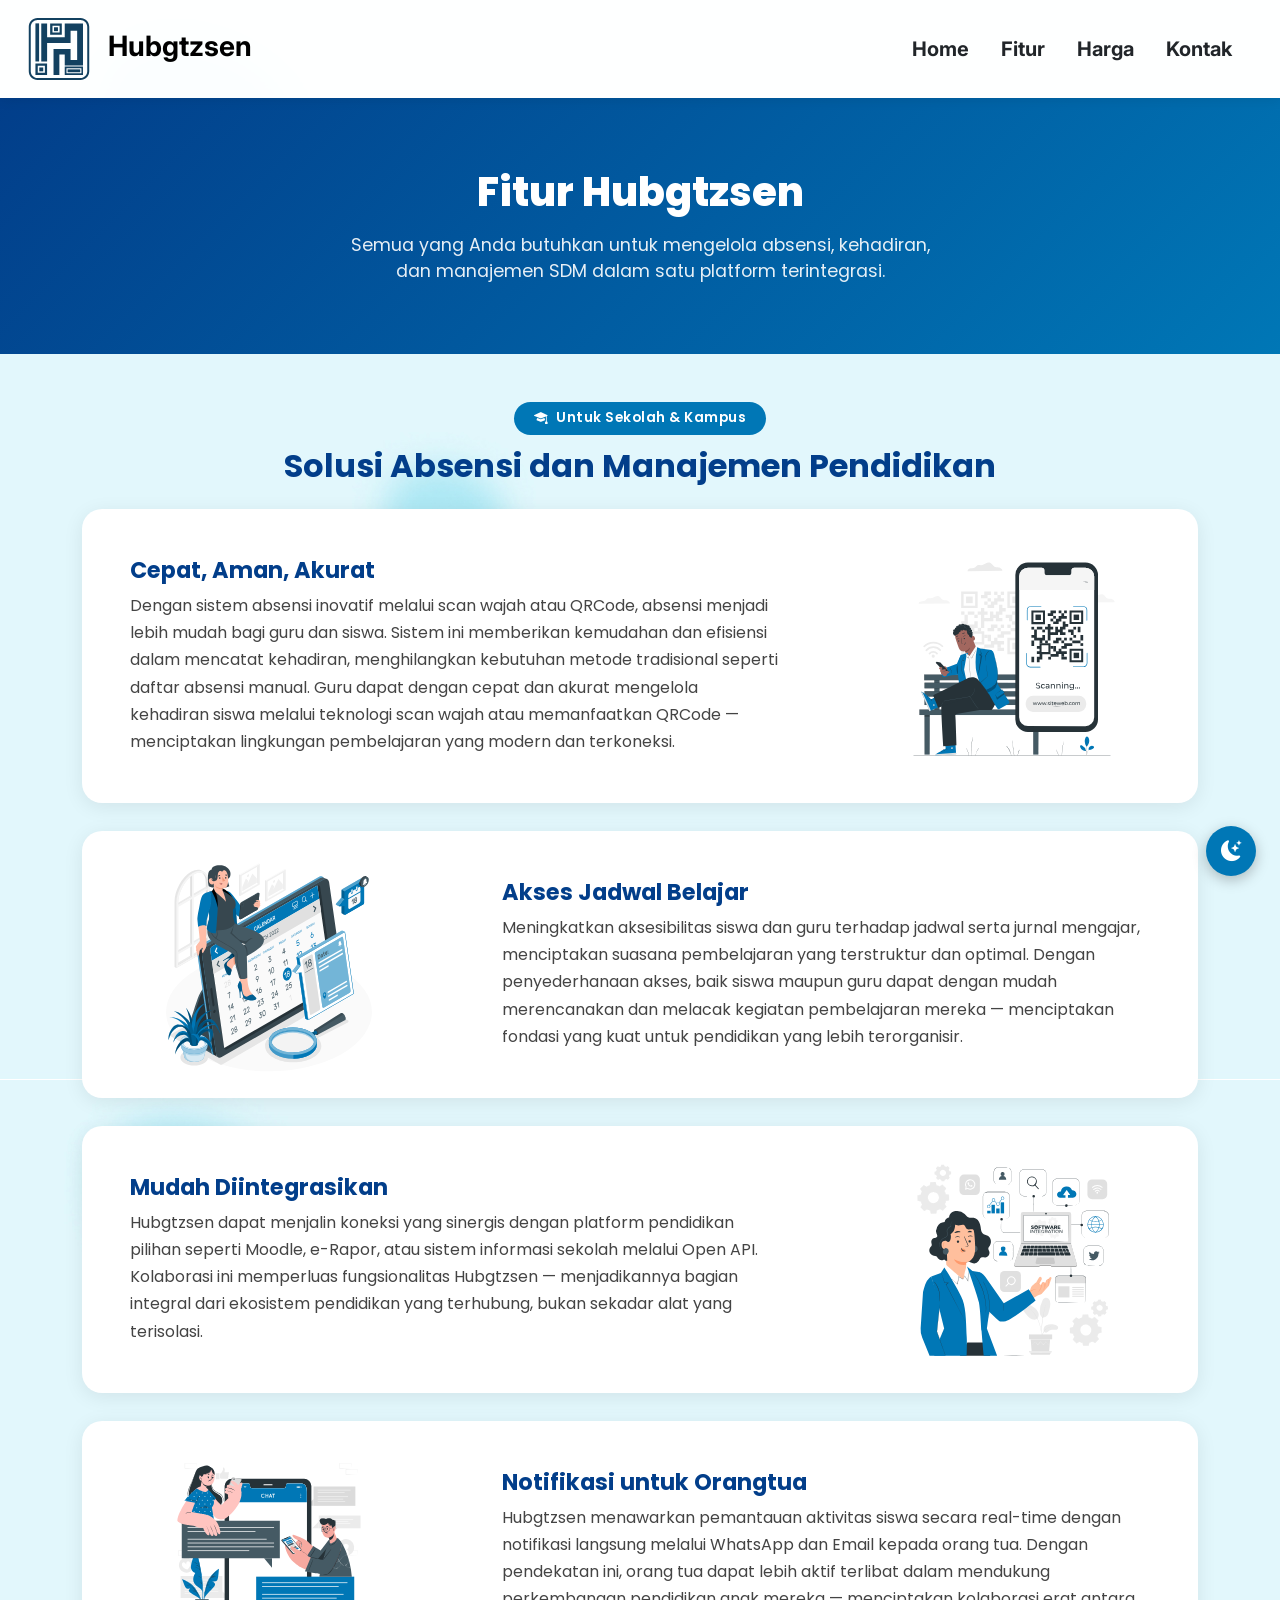
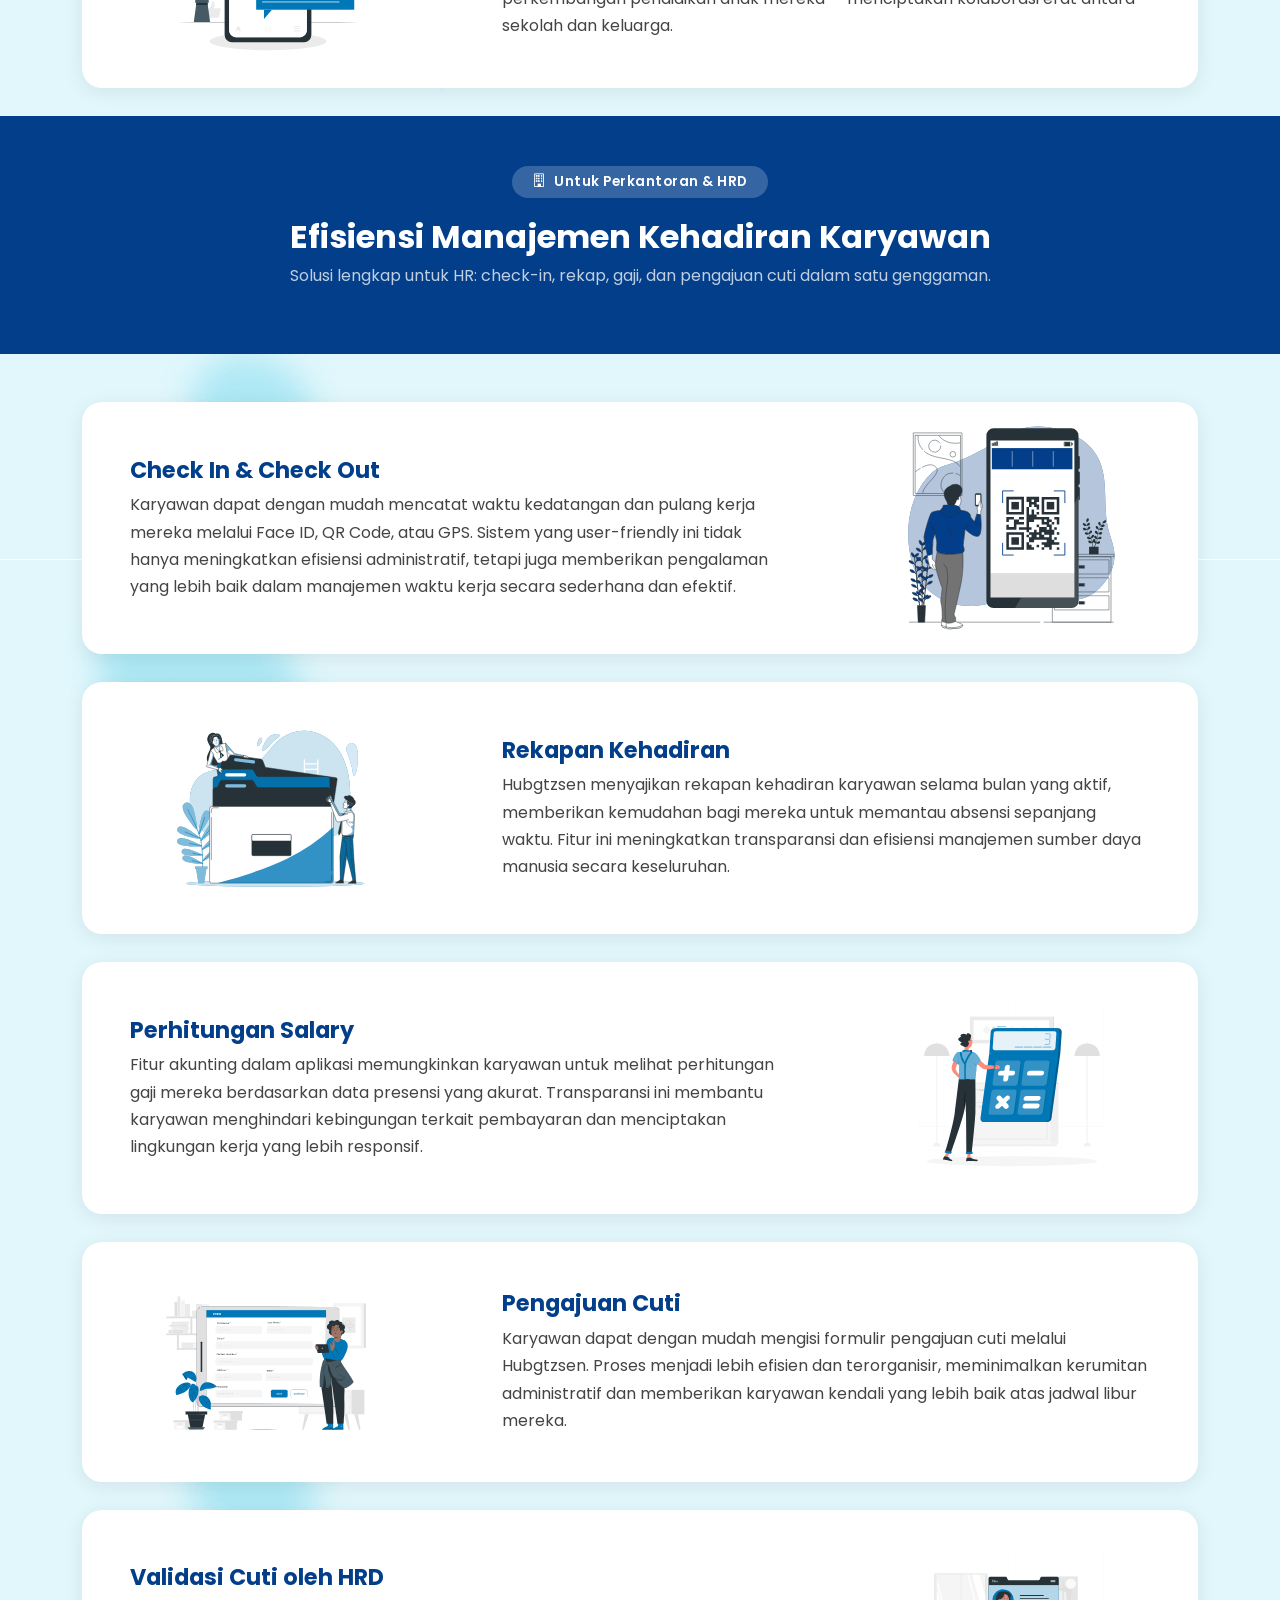
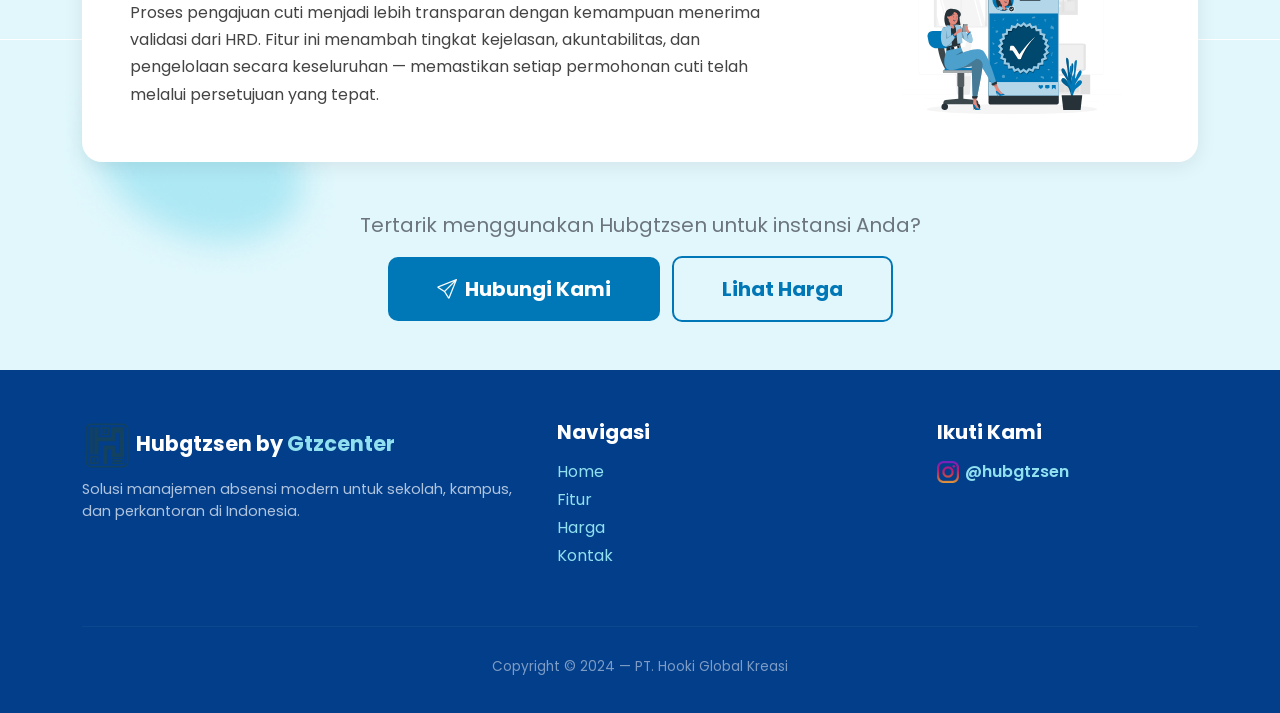
==== fitur.html @ 1862c41c "absenlanding" ====
<!DOCTYPE html>
<html lang="id">
<head>
  <meta charset="UTF-8" />
  <meta name="viewport" content="width=device-width, initial-scale=1.0" />
  <title>Fitur Hubgtzsen</title>
  <link href="https://cdn.jsdelivr.net/npm/bootstrap@5.3.2/dist/css/bootstrap.min.css" rel="stylesheet"
    integrity="sha384-T3c6CoIi6uLrA9TneNEoa7RxnatzjcDSCmG1MXxSR1GAsXEV/Dwwykc2MPK8M2HN" crossorigin="anonymous" />
  <link rel="stylesheet" href="https://cdn.jsdelivr.net/npm/bootstrap-icons@1.11.2/font/bootstrap-icons.min.css" />
  <link rel="preconnect" href="https://fonts.googleapis.com" />
  <link rel="preconnect" href="https://fonts.gstatic.com" crossorigin />
  <link href="https://fonts.googleapis.com/css2?family=Inter:wght@400;600;700&family=Poppins:wght@300;400;500;600;700;800&display=swap" rel="stylesheet" />
  <link rel="stylesheet" href="style.css" />
  <style>
    html { scroll-behavior: smooth; }

    body { background-color: #caf0f8; }
    body.dark-mode { background-color: #0f172a !important; color: #e2e8f0; }
    body.dark-mode .navbar { background-color: rgba(15,23,42,0.97) !important; }
    body.dark-mode .navbar a { color: #e2e8f0 !important; }
    body.dark-mode .card { background-color: #1e293b; color: #e2e8f0; border-color: #334155; }
    body.dark-mode .fitur-section { background-color: #1e293b; }

    .navbar {
      background-color: rgba(255,255,255,0.95);
      backdrop-filter: blur(8px);
      box-shadow: 0 2px 12px rgba(0,0,0,0.08);
      position: sticky;
      top: 0;
      z-index: 1000;
      font-family: 'Inter', sans-serif;
    }
    .nav-link:hover { color: #0077B6 !important; }
    .active-nav { color: #0077B6 !important; font-weight: 700; }

    /* Hero */
    .fitur-hero {
      background: linear-gradient(135deg, #023e8a 0%, #0077B6 100%);
      color: white;
      padding: 70px 20px;
      text-align: center;
      font-family: 'Poppins', sans-serif;
    }
    .fitur-hero h1 { font-weight: 800; font-size: 2.5rem; }
    .fitur-hero p  { font-size: 1.1rem; opacity: 0.9; max-width: 600px; margin: 0 auto; }

    /* Section label */
    .section-label {
      display: inline-block;
      background-color: #0077B6;
      color: white;
      border-radius: 30px;
      padding: 6px 20px;
      font-size: 0.85rem;
      font-weight: 600;
      letter-spacing: 0.5px;
      margin-bottom: 12px;
    }

    /* Cards */
    .fitur-card {
      border: none;
      border-radius: 20px;
      box-shadow: 0 4px 20px rgba(0,0,0,0.08);
      overflow: hidden;
      transition: transform 0.25s, box-shadow 0.25s;
      margin-bottom: 28px;
    }
    .fitur-card:hover {
      transform: translateY(-6px);
      box-shadow: 0 10px 32px rgba(0,0,0,0.14);
    }
    .fitur-card .card-title {
      font-family: 'Poppins', sans-serif;
      font-weight: 700;
      color: #023e8a;
      font-size: 1.4rem;
    }
    body.dark-mode .fitur-card .card-title { color: #90e0ef; }
    .fitur-card .card-text { font-size: 1rem; color: #444; line-height: 1.7; }
    body.dark-mode .fitur-card .card-text { color: #cbd5e1; }
    .fitur-card img { width: 80%; max-width: 220px; }

    /* Section divider */
    .section-divider {
      background-color: #023e8a;
      color: white;
      text-align: center;
      padding: 50px 20px;
      font-family: 'Poppins', sans-serif;
    }
    .section-divider h2 { font-weight: 700; }

    /* Dark mode toggle */
    #dark-toggle {
      position: fixed;
      bottom: 24px;
      right: 24px;
      z-index: 9999;
      background: #0077B6;
      color: white;
      border: none;
      border-radius: 50%;
      width: 50px; height: 50px;
      font-size: 1.3rem;
      box-shadow: 0 4px 14px rgba(0,0,0,0.25);
      transition: background 0.3s, transform 0.2s;
      cursor: pointer;
    }
    #dark-toggle:hover { background: #023e8a; transform: scale(1.1); }

    /* Back to top */
    #back-top {
      position: fixed;
      bottom: 84px;
      right: 24px;
      z-index: 9999;
      background: white;
      color: #0077B6;
      border: 2px solid #0077B6;
      border-radius: 50%;
      width: 44px; height: 44px;
      font-size: 1.1rem;
      box-shadow: 0 2px 10px rgba(0,0,0,0.15);
      cursor: pointer;
      display: none;
      transition: opacity 0.3s;
    }
    #back-top:hover { background: #0077B6; color: white; }

    /* Responsive */
    @media (max-width: 768px) {
      .fitur-hero h1 { font-size: 1.8rem; }
      .fitur-card img { width: 60%; }
      .fitur-card .card-title { font-size: 1.1rem; }
    }
  </style>
</head>
<body>

  <!-- ===== HEADER / NAVBAR ===== -->
  <header>
    <nav class="navbar navbar-expand-lg" aria-label="Navigasi utama">
      <div class="container-fluid ps-4 pe-4">
        <a class="navbar-brand fw-bold fs-3" href="index.html">
          <img src="img/logo_hubgtzsen-ec9879fc.svg" id="logo-navbar" class="me-2" alt="Logo Hubgtzsen">
          Hubgtzsen
        </a>
        <button class="navbar-toggler" type="button" data-bs-toggle="collapse" data-bs-target="#navbarNav"
          aria-controls="navbarNav" aria-expanded="false" aria-label="Toggle navigasi">
          <span class="navbar-toggler-icon"></span>
        </button>
        <div class="collapse navbar-collapse" id="navbarNav">
          <div class="navbar-nav ms-auto fw-bold fs-5">
            <a class="nav-link text-dark" href="index.html#home">Home</a>
            <a class="nav-link text-dark mx-3 active-nav" href="fitur.html">Fitur</a>
            <a class="nav-link text-dark" href="index.html#harga">Harga</a>
            <a class="nav-link text-dark mx-3" href="index.html#kontak">Kontak</a>
          </div>
        </div>
      </div>
    </nav>
  </header>

  <!-- ===== MAIN ===== -->
  <main>

    <!-- ── Hero ── -->
    <section class="fitur-hero" aria-labelledby="fitur-heading">
      <div class="container">
        <h1 id="fitur-heading">Fitur Hubgtzsen</h1>
        <p class="mt-3">Semua yang Anda butuhkan untuk mengelola absensi, kehadiran, dan manajemen SDM dalam satu platform terintegrasi.</p>
      </div>
    </section>

    <!-- ── FITUR SEKOLAH ── -->
    <section id="fitur-sekolah" aria-labelledby="sekolah-heading">
      <div class="container mt-5">
        <div class="text-center mb-4">
          <span class="section-label"><i class="bi bi-mortarboard-fill me-1"></i> Untuk Sekolah & Kampus</span>
          <h2 class="fw-bold" style="color:#023e8a;" id="sekolah-heading">Solusi Absensi dan Manajemen Pendidikan</h2>
        </div>

        <!-- Fitur 1 -->
        <article class="card fitur-card">
          <div class="row g-0 align-items-center">
            <div class="col-md-8">
              <div class="card-body p-4 p-md-5">
                <h5 class="card-title">Cepat, Aman, Akurat</h5>
                <p class="card-text">
                  Dengan sistem absensi inovatif melalui scan wajah atau QRCode, absensi menjadi lebih mudah bagi guru dan siswa.
                  Sistem ini memberikan kemudahan dan efisiensi dalam mencatat kehadiran, menghilangkan kebutuhan metode tradisional
                  seperti daftar absensi manual. Guru dapat dengan cepat dan akurat mengelola kehadiran siswa melalui teknologi
                  scan wajah atau memanfaatkan QRCode — menciptakan lingkungan pembelajaran yang modern dan terkoneksi.
                </p>
              </div>
            </div>
            <div class="col-md-4 d-flex justify-content-center p-3">
              <img src="img/qr-school.svg" alt="Absensi QR Sekolah" />
            </div>
          </div>
        </article>

        <!-- Fitur 2 -->
        <article class="card fitur-card">
          <div class="row g-0 align-items-center">
            <div class="col-md-4 d-flex justify-content-center p-3 order-md-1 order-2">
              <img src="img/schedule.svg" alt="Jadwal Belajar" />
            </div>
            <div class="col-md-8 order-md-2 order-1">
              <div class="card-body p-4 p-md-5">
                <h5 class="card-title">Akses Jadwal Belajar</h5>
                <p class="card-text">
                  Meningkatkan aksesibilitas siswa dan guru terhadap jadwal serta jurnal mengajar, menciptakan suasana pembelajaran
                  yang terstruktur dan optimal. Dengan penyederhanaan akses, baik siswa maupun guru dapat dengan mudah merencanakan
                  dan melacak kegiatan pembelajaran mereka — menciptakan fondasi yang kuat untuk pendidikan yang lebih terorganisir.
                </p>
              </div>
            </div>
          </div>
        </article>

        <!-- Fitur 3 -->
        <article class="card fitur-card">
          <div class="row g-0 align-items-center">
            <div class="col-md-8">
              <div class="card-body p-4 p-md-5">
                <h5 class="card-title">Mudah Diintegrasikan</h5>
                <p class="card-text">
                  Hubgtzsen dapat menjalin koneksi yang sinergis dengan platform pendidikan pilihan seperti Moodle, e-Rapor,
                  atau sistem informasi sekolah melalui Open API. Kolaborasi ini memperluas fungsionalitas Hubgtzsen —
                  menjadikannya bagian integral dari ekosistem pendidikan yang terhubung, bukan sekadar alat yang terisolasi.
                </p>
              </div>
            </div>
            <div class="col-md-4 d-flex justify-content-center p-3">
              <img src="img/integration.svg" alt="Integrasi Platform" />
            </div>
          </div>
        </article>

        <!-- Fitur 4 -->
        <article class="card fitur-card">
          <div class="row g-0 align-items-center">
            <div class="col-md-4 d-flex justify-content-center p-3 order-md-1 order-2">
              <img src="img/message.svg" alt="Notifikasi Orangtua" />
            </div>
            <div class="col-md-8 order-md-2 order-1">
              <div class="card-body p-4 p-md-5">
                <h5 class="card-title">Notifikasi untuk Orangtua</h5>
                <p class="card-text">
                  Hubgtzsen menawarkan pemantauan aktivitas siswa secara real-time dengan notifikasi langsung melalui WhatsApp
                  dan Email kepada orang tua. Dengan pendekatan ini, orang tua dapat lebih aktif terlibat dalam mendukung
                  perkembangan pendidikan anak mereka — menciptakan kolaborasi erat antara sekolah dan keluarga.
                </p>
              </div>
            </div>
          </div>
        </article>
      </div>
    </section>

    <!-- ── DIVIDER ── -->
    <div class="section-divider mt-4">
      <div class="container">
        <span class="section-label" style="background:rgba(255,255,255,0.2);">
          <i class="bi bi-building me-1"></i> Untuk Perkantoran & HRD
        </span>
        <h2 class="mt-2">Efisiensi Manajemen Kehadiran Karyawan</h2>
        <p class="mt-2 opacity-75">Solusi lengkap untuk HR: check-in, rekap, gaji, dan pengajuan cuti dalam satu genggaman.</p>
      </div>
    </div>

    <!-- ── FITUR KANTOR ── -->
    <section id="fitur-kantor" aria-labelledby="kantor-heading">
      <div class="container mt-5">

        <!-- Fitur 5 -->
        <article class="card fitur-card">
          <div class="row g-0 align-items-center">
            <div class="col-md-8">
              <div class="card-body p-4 p-md-5">
                <h5 class="card-title">Check In &amp; Check Out</h5>
                <p class="card-text">
                  Karyawan dapat dengan mudah mencatat waktu kedatangan dan pulang kerja mereka melalui Face ID, QR Code, atau GPS.
                  Sistem yang user-friendly ini tidak hanya meningkatkan efisiensi administratif, tetapi juga memberikan pengalaman
                  yang lebih baik dalam manajemen waktu kerja secara sederhana dan efektif.
                </p>
              </div>
            </div>
            <div class="col-md-4 d-flex justify-content-center p-3">
              <img src="img/qr office.svg" alt="Check In Check Out" />
            </div>
          </div>
        </article>

        <!-- Fitur 6 -->
        <article class="card fitur-card">
          <div class="row g-0 align-items-center">
            <div class="col-md-4 d-flex justify-content-center p-3 order-md-1 order-2">
              <img src="img/archive.svg" alt="Rekapan Kehadiran" />
            </div>
            <div class="col-md-8 order-md-2 order-1">
              <div class="card-body p-4 p-md-5">
                <h5 class="card-title">Rekapan Kehadiran</h5>
                <p class="card-text">
                  Hubgtzsen menyajikan rekapan kehadiran karyawan selama bulan yang aktif, memberikan kemudahan bagi mereka untuk
                  memantau absensi sepanjang waktu. Fitur ini meningkatkan transparansi dan efisiensi manajemen sumber daya manusia
                  secara keseluruhan.
                </p>
              </div>
            </div>
          </div>
        </article>

        <!-- Fitur 7 -->
        <article class="card fitur-card">
          <div class="row g-0 align-items-center">
            <div class="col-md-8">
              <div class="card-body p-4 p-md-5">
                <h5 class="card-title">Perhitungan Salary</h5>
                <p class="card-text">
                  Fitur akunting dalam aplikasi memungkinkan karyawan untuk melihat perhitungan gaji mereka berdasarkan data
                  presensi yang akurat. Transparansi ini membantu karyawan menghindari kebingungan terkait pembayaran dan
                  menciptakan lingkungan kerja yang lebih responsif.
                </p>
              </div>
            </div>
            <div class="col-md-4 d-flex justify-content-center p-3">
              <img src="img/calculate.svg" alt="Perhitungan Gaji" />
            </div>
          </div>
        </article>

        <!-- Fitur 8 -->
        <article class="card fitur-card">
          <div class="row g-0 align-items-center">
            <div class="col-md-4 d-flex justify-content-center p-3 order-md-1 order-2">
              <img src="img/form.svg" alt="Pengajuan Cuti" />
            </div>
            <div class="col-md-8 order-md-2 order-1">
              <div class="card-body p-4 p-md-5">
                <h5 class="card-title">Pengajuan Cuti</h5>
                <p class="card-text">
                  Karyawan dapat dengan mudah mengisi formulir pengajuan cuti melalui Hubgtzsen. Proses menjadi lebih efisien
                  dan terorganisir, meminimalkan kerumitan administratif dan memberikan karyawan kendali yang lebih baik atas
                  jadwal libur mereka.
                </p>
              </div>
            </div>
          </div>
        </article>

        <!-- Fitur 9 -->
        <article class="card fitur-card">
          <div class="row g-0 align-items-center">
            <div class="col-md-8">
              <div class="card-body p-4 p-md-5">
                <h5 class="card-title">Validasi Cuti oleh HRD</h5>
                <p class="card-text">
                  Proses pengajuan cuti menjadi lebih transparan dengan kemampuan menerima validasi dari HRD. Fitur ini
                  menambah tingkat kejelasan, akuntabilitas, dan pengelolaan secara keseluruhan — memastikan setiap permohonan
                  cuti telah melalui persetujuan yang tepat.
                </p>
              </div>
            </div>
            <div class="col-md-4 d-flex justify-content-center p-3">
              <img src="img/verifed.svg" alt="Validasi HRD" />
            </div>
          </div>
        </article>

        <!-- CTA -->
        <div class="text-center my-5">
          <p class="fs-5 text-secondary mb-3">Tertarik menggunakan Hubgtzsen untuk instansi Anda?</p>
          <a href="index.html#kontak" class="btn text-white fw-bold fs-5 px-5 py-3 me-2"
            style="background-color:#0077B6; border-radius:10px;">
            <i class="bi bi-send me-2"></i>Hubungi Kami
          </a>
          <a href="index.html#harga" class="btn fw-bold fs-5 px-5 py-3"
            style="border: 2px solid #0077B6; color:#0077B6; border-radius:10px;">
            Lihat Harga
          </a>
        </div>

      </div>
    </section>
  </main>

  <!-- ===== FOOTER ===== -->
  <footer aria-label="Footer Hubgtzsen">
    <div class="container">
      <div class="row">
        <div class="col-lg-5 mb-4">
          <div class="footer-brand">
            <img src="img/logo_hubgtzsen-ec9879fc.svg" style="width:50px;" alt="Logo">
            Hubgtzsen by <a href="#">Gtzcenter</a>
          </div>
          <p class="mt-2" style="color:#b0c4de; font-size:0.9rem;">
            Solusi manajemen absensi modern untuk sekolah, kampus, dan perkantoran di Indonesia.
          </p>
        </div>
        <div class="col-lg-4 mb-4">
          <h5 class="text-white fw-bold mb-3">Navigasi</h5>
          <ul style="list-style:none; padding:0; margin:0;">
            <li class="mb-1"><a href="index.html#home">Home</a></li>
            <li class="mb-1"><a href="fitur.html">Fitur</a></li>
            <li class="mb-1"><a href="index.html#harga">Harga</a></li>
            <li class="mb-1"><a href="index.html#kontak">Kontak</a></li>
          </ul>
        </div>
        <div class="col-lg-3 mb-4">
          <h5 class="text-white fw-bold mb-3">Ikuti Kami</h5>
          <a href="" class="fw-semibold fs-6 d-flex align-items-center">
            <img src="img/instagram.png" id="instagram" alt="Instagram">
            @hubgtzsen
          </a>
        </div>
      </div>
      <hr>
      <p class="copyright">Copyright &copy; 2024 — PT. Hooki Global Kreasi</p>
    </div>
  </footer>

  <!-- Dark Mode Toggle -->
  <button id="dark-toggle" title="Toggle Dark Mode" onclick="toggleDarkMode()">
    <i class="bi bi-moon-stars-fill" id="dark-icon"></i>
  </button>

  <!-- Back to Top -->
  <button id="back-top" title="Kembali ke atas" onclick="window.scrollTo({top:0,behavior:'smooth'})">
    <i class="bi bi-arrow-up"></i>
  </button>

  <script src="https://cdn.jsdelivr.net/npm/@popperjs/core@2.11.8/dist/umd/popper.min.js"
    integrity="sha384-I7E8VVD/ismYTF4hNIPjVp/Zjvgyol6VFvRkX/vR+Vc4jQkC+hVqc2pM8ODewa9r" crossorigin="anonymous"></script>
  <script src="https://cdn.jsdelivr.net/npm/bootstrap@5.3.2/dist/js/bootstrap.min.js"
    integrity="sha384-BBtl+eGJRgqQAUMxJ7pMwbEyER4l1g+O15P+16Ep7Q9Q+zqX6gSbd85u4mG4QzX+" crossorigin="anonymous"></script>
  <script src="script.js"></script>
  <script>
    // Back to top visibility
    window.addEventListener('scroll', function () {
      const btn = document.getElementById('back-top');
      btn.style.display = window.scrollY > 300 ? 'flex' : 'none';
      btn.style.alignItems = 'center';
      btn.style.justifyContent = 'center';
    });
  </script>
</body>
</html>
---- style.css ----
@font-face {
  font-family: Poetsen-one;
  src: url(font/PoetsenOne-Regular.ttf);
  font-display: swap;
}

html { 
  scroll-behavior: smooth; 
}
body { 
    font-family: 'Poppins', sans-serif; 
  background-image: url(img/Background-home.jpg);
}

ul { 
  list-style-type: none; 
}

#logo-navbar { 
  width: 70px; 
}

.navbar {
  font-family: 'Inter', sans-serif;
  background-color: rgba(255, 255, 255, 0.95);
  backdrop-filter: blur(8px);
  box-shadow: 0 2px 12px rgba(0, 0, 0, 0.08);
  position: sticky;
  top: 0;
  z-index: 1000;
}

.nav-link:hover { 
  color: #0077B6 !important; transition: color 0.2s; 
}
.active-nav { 
  color: #0077B6 !important; font-weight: 700; 
}

.content-kanan { 
  font-family: 'Poppins', sans-serif; animation: fadeInRight 0.9s ease both; 
}
span { 
  color: #0077B6; 
}

#home {
  min-height: 80vh;
  display: flex;
  align-items: center;
  background: linear-gradient(135deg, #e0f7fa 0%, #caf0f8 60%, #90e0ef 100%);
  padding: 60px 20px;
}
#home img { 
  max-width: 100%; animation: floatUp 0.8s ease both; 
}

@keyframes floatUp {
  from { opacity: 0; transform: translateY(30px); }
  to   { opacity: 1; transform: translateY(0); }
}
@keyframes fadeInRight {
  from { opacity: 0; transform: translateX(30px); }
  to   { opacity: 1; transform: translateX(0); }
}

#btn-coba-sekarang {
  background-color: #0077B6;
  height: 50px;
  width: 200px;
  font-family: 'Poppins', sans-serif;
  font-weight: 600;
  border-radius: 8px;
  transition: background-color 0.3s, transform 0.2s;
}
#btn-coba-sekarang:hover {
  background-color: #023e8a; 
  transform: translateY(-2px);
}

#stats-bar { 
  background-color: #0077B6; color: white; padding: 30px 0; 
}
.stat-item { 
  text-align: center; padding: 10px; 
}
.stat-number { 
  font-size: 2rem; font-weight: 800; font-family: 'Poppins', sans-serif; 
}
.stat-label { 
  font-size: 0.9rem; opacity: 0.85; 
}

#fitur {
  background-color: #caf0f8; padding: 60px 20px; 
}
#fitur h2 { 
  color: #023E8A; 
}

.feature-card {
  border: none;
  border-radius: 16px;
  box-shadow: 0 4px 20px rgba(0, 0, 0, 0.08);
  transition: transform 0.25s, box-shadow 0.25s;
}
.feature-card:hover { 
  transform: translateY(-6px); 
  box-shadow: 0 8px 30px rgba(0, 0, 0, 0.14); 
}

#harga {
  background-color: #90E0EF; padding: 60px 20px; 
}

.price-card {
  border: none;
  border-radius: 16px;
  background-color: #E1F7FC;
  transition: transform 0.25s, box-shadow 0.25s;
  height: 100%;
}
.price-card:hover { 
  transform: translateY(-6px); box-shadow: 0 8px 30px rgba(0, 0, 0, 0.12); 
}

.price-card .btn-paket {
  background-color: #0077B6;
  color: white;
  border-radius: 0 0 16px 16px;
  font-weight: 600;
  padding: 12px;
  display: block;
  text-align: center;
  text-decoration: none;
  transition: background-color 0.3s;
}
.price-card .btn-paket:hover { background-color: #023e8a; }
.price-card .btn-paket.gold { background-color: #FFC700; }
.price-card .btn-paket.gold:hover { background-color: #e6b000; }

.badge-paket {
  display: inline-block;
  color: white;
  padding: 3px 12px;
  border-radius: 4px;
  font-size: 0.85rem;
  font-weight: 600;
}

#kontak {
  background: linear-gradient(135deg, #023e8a 0%, #0077B6 100%);
  padding: 70px 20px;
  color: white;
}
#kontak h2 { 
  font-family: 'Poppins', sans-serif; 
  font-weight: 700; 
}

.form-card {
  background: white;
  border-radius: 20px;
  padding: 40px;
  box-shadow: 0 10px 40px rgba(0, 0, 0, 0.2);
  color: #333;
}

.form-control {
  border-radius: 10px;
  border: 2px solid #e0e0e0;
  padding: 12px 16px;
  font-family: 'Poppins', sans-serif;
  transition: border-color 0.3s;
}
.form-control:focus { 
  border-color: #0077B6; 
  box-shadow: none; 
}
.form-control.is-invalid {
  border-color: #dc3545; 
}
.form-control.is-valid   { 
  border-color: #198754; 
}

.invalid-feedback {
  font-size: 0.82rem;
  color: #dc3545;
  margin-top: 4px;
  display: none;
}
.invalid-feedback.show { 
  display: block; 
}

#btn-kirim {
  background-color: #0077B6;
  color: white;
  border: none;
  border-radius: 10px;
  padding: 13px 30px;
  font-weight: 600;
  font-family: 'Poppins', sans-serif;
  width: 100%;
  transition: background-color 0.3s, transform 0.2s;
}
#btn-kirim:hover { 
  background-color: #023e8a; 
  transform: translateY(-2px); 
}

#form-success {
  display: none;
  background: #d1fae5;
  border: 2px solid #10b981;
  border-radius: 12px;
  padding: 16px;
  text-align: center;
  color: #065f46;
  font-weight: 600;
}

footer {
  background-color: #023e8a;
  color: #b0c4de;
  padding: 50px 20px 20px;
  font-family: 'Poppins', sans-serif;
}
footer a {
   color: #90e0ef; 
   text-decoration: none;
   transition: color 0.2s; 
}
footer a:hover { 
  color: #ffffff; 
}
footer hr { 
  border: none; 
  background: rgba(255,255,255,0.15); 
  height: 1px; 
  margin: 30px 0; 
}
.footer-brand { 
  color: white; 
  font-size: 1.3rem; 
  font-weight: 700; 
}
.copyright { 
  text-align: center; 
  font-size: 0.85rem; 
  opacity: 0.7; 
}
#instagram { 
  width: 22px; 
  margin-right: 6px; 
}

#dark-toggle {
  position: fixed;
  bottom: 24px;
  right: 24px;
  z-index: 9999;
  background: #0077B6;
  color: white;
  border: none;
  border-radius: 50%;
  width: 50px;
  height: 50px;
  font-size: 1.3rem;
  box-shadow: 0 4px 14px rgba(0, 0, 0, 0.25);
  transition: background 0.3s, transform 0.2s;
  cursor: pointer;
}
#dark-toggle:hover { background: #023e8a; transform: scale(1.1); }

body.dark-mode { background-color: #0f172a !important; color: #e2e8f0; }
body.dark-mode .navbar { background-color: rgba(15,23,42,0.97) !important; }
body.dark-mode .navbar a { color: #e2e8f0 !important; }
body.dark-mode #home { background: linear-gradient(135deg, #0f172a 0%, #1e293b 100%); }
body.dark-mode #fitur { background-color: #1e293b; }
body.dark-mode #fitur h2 { color: #90e0ef; }
body.dark-mode #harga { background-color: #1e3a5f; }
body.dark-mode .feature-card,
body.dark-mode .price-card { background-color: #1e293b; color: #e2e8f0; }
body.dark-mode .card { background-color: #1e293b; color: #e2e8f0; border-color: #334155; }
body.dark-mode .card-text { color: #cbd5e1; }
body.dark-mode .fitur-card .card-title { color: #90e0ef; }

@media (max-width: 768px) {
  #home { text-align: center; padding: 40px 15px; }
  .content-kanan { font-size: 0.95rem; }
  .stat-number { font-size: 1.5rem; }
  .form-card { padding: 24px; }
  #dark-toggle { bottom: 16px; right: 16px; }
  #btn-coba-sekarang { width: 100%; }
}

@media (max-width: 480px) {
  .stat-number { font-size: 1.2rem; }
  #fitur h2, #harga h2 { font-size: 1.3rem; }
}
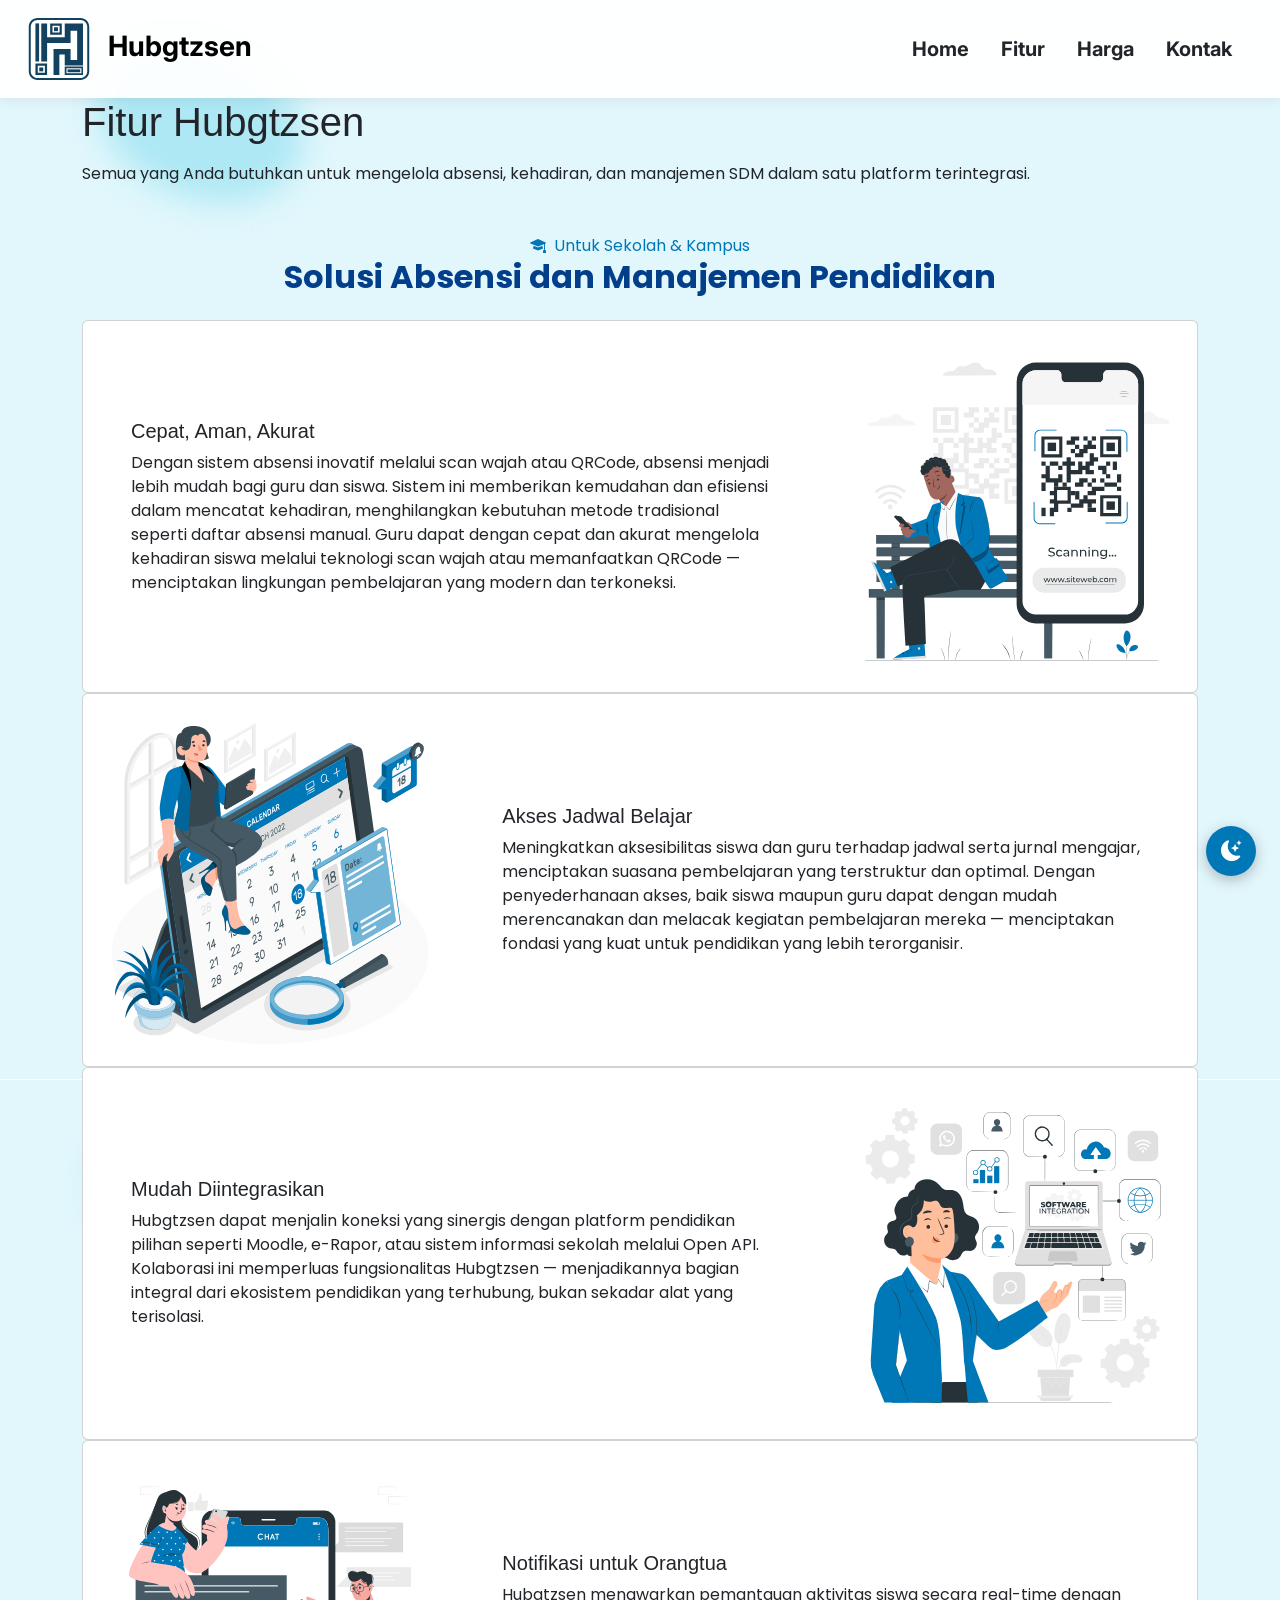
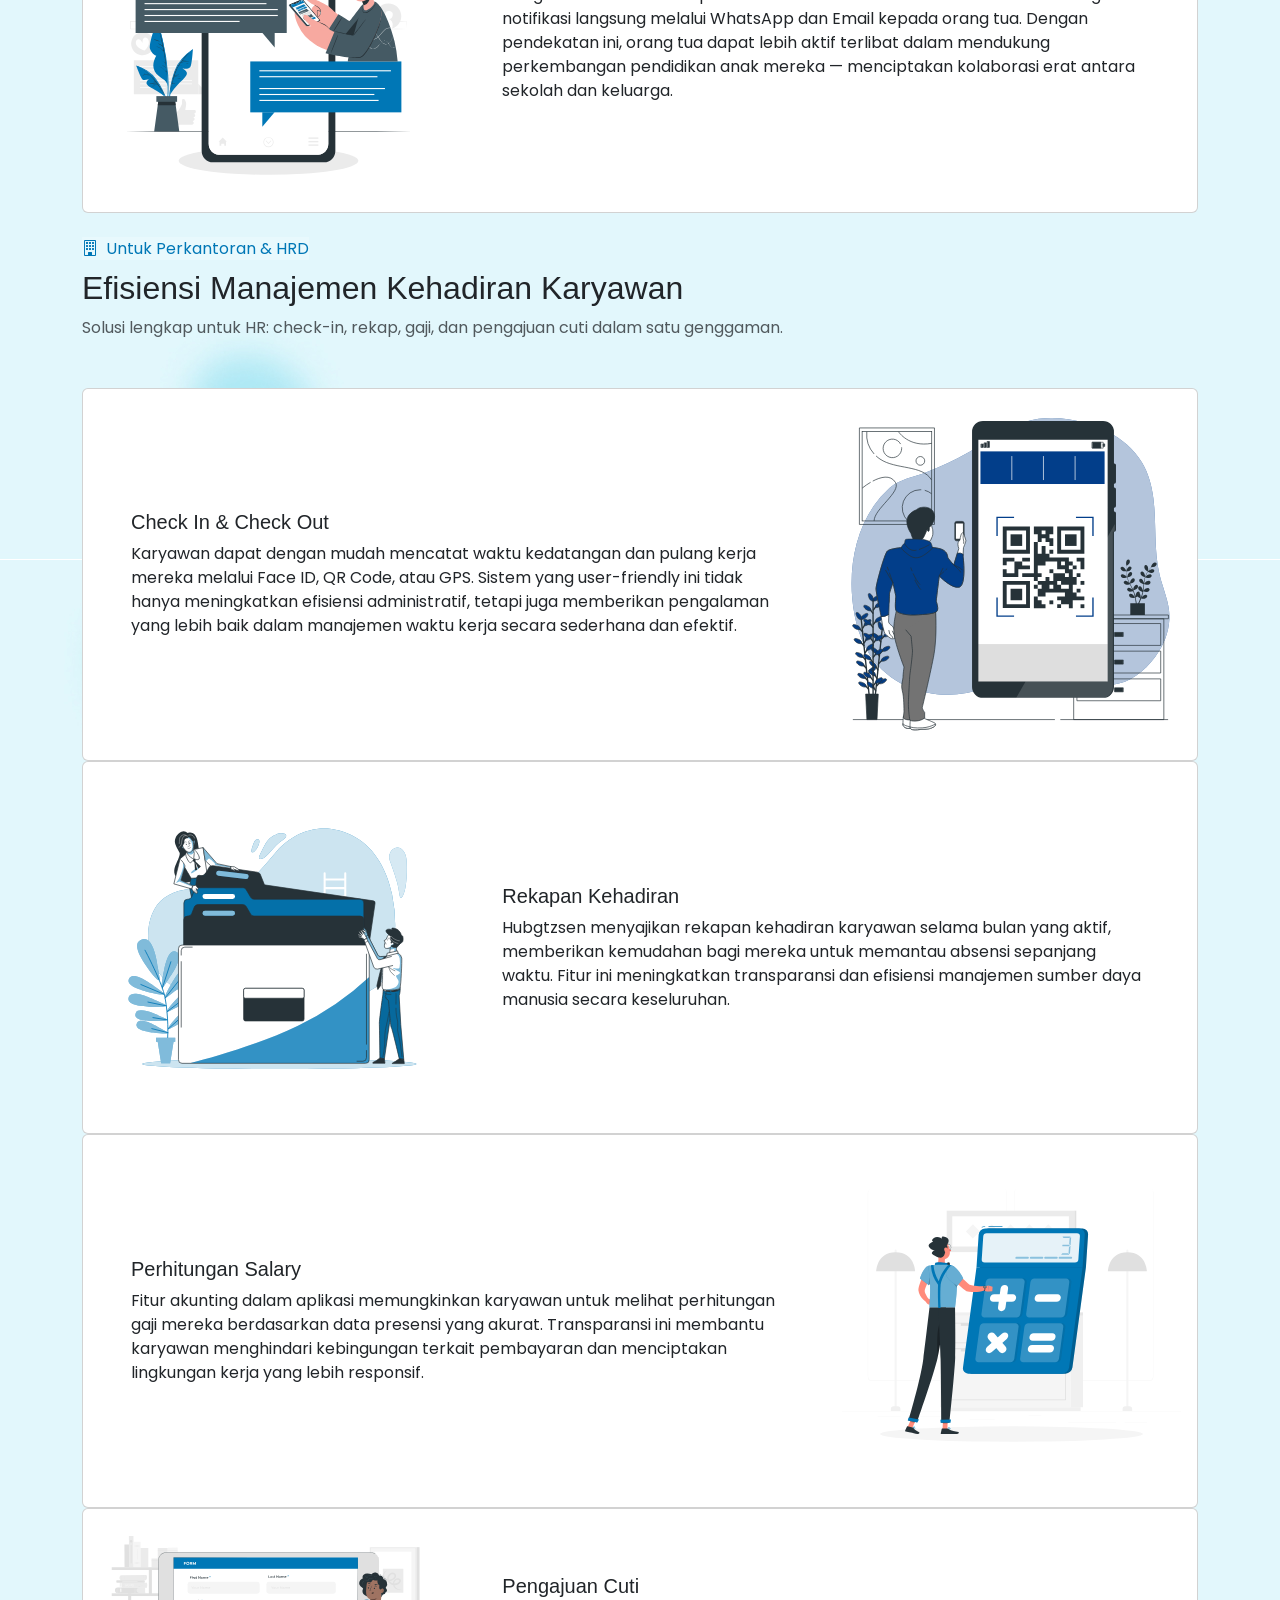
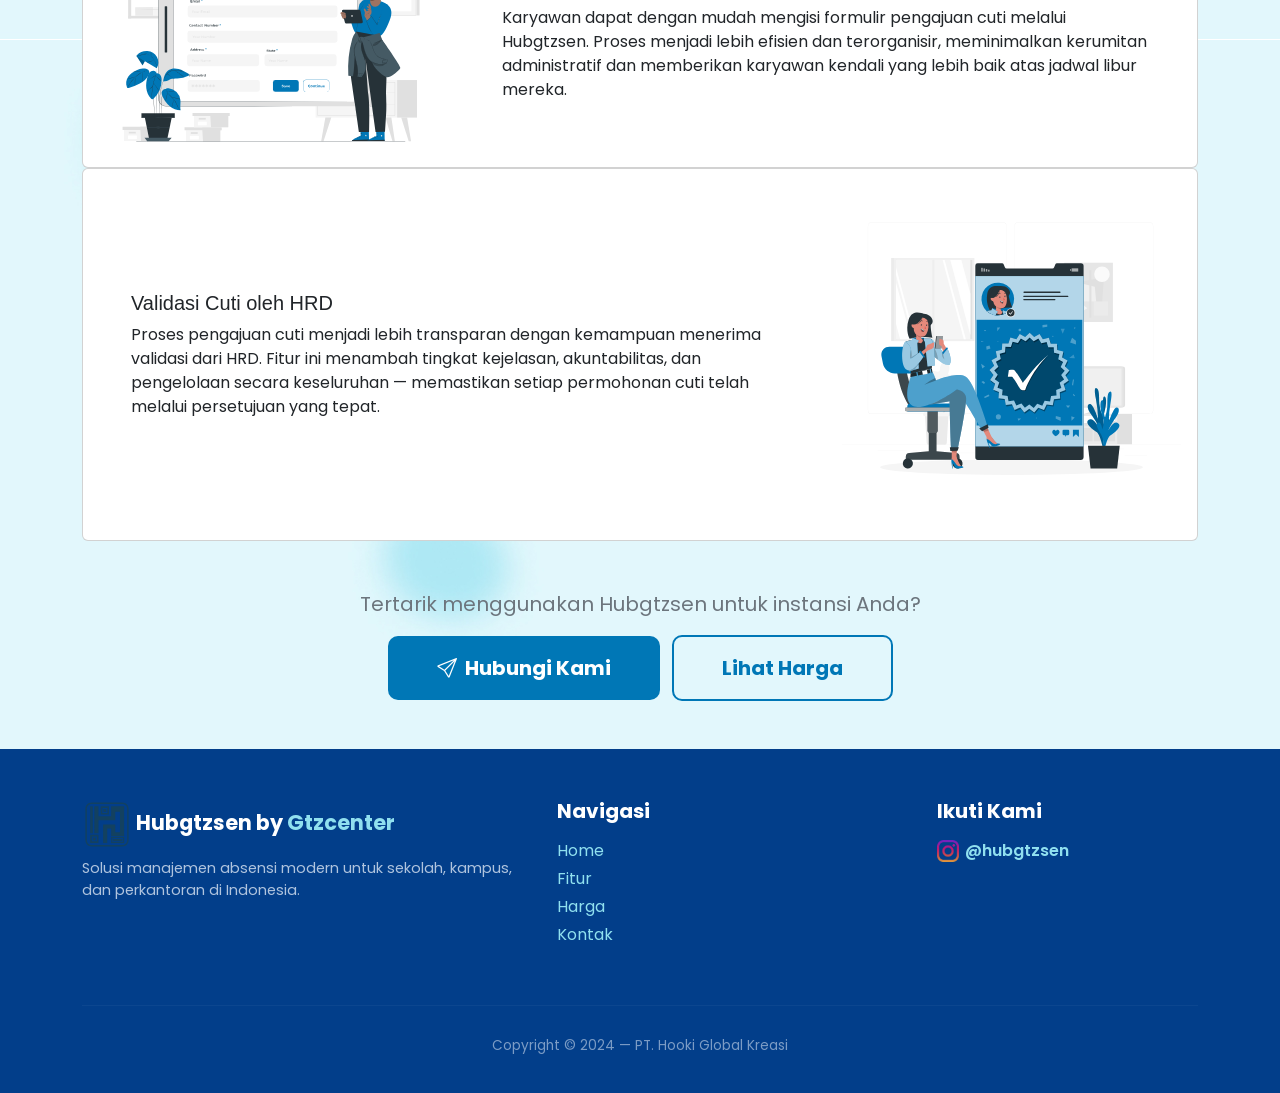
==== commit a85a681c: "Update fitur.html" ====
--- a/fitur.html
+++ b/fitur.html
@@ -11,134 +11,8 @@
   <link rel="preconnect" href="https://fonts.gstatic.com" crossorigin />
   <link href="https://fonts.googleapis.com/css2?family=Inter:wght@400;600;700&family=Poppins:wght@300;400;500;600;700;800&display=swap" rel="stylesheet" />
   <link rel="stylesheet" href="style.css" />
-  <style>
-    html { scroll-behavior: smooth; }
-
-    body { background-color: #caf0f8; }
-    body.dark-mode { background-color: #0f172a !important; color: #e2e8f0; }
-    body.dark-mode .navbar { background-color: rgba(15,23,42,0.97) !important; }
-    body.dark-mode .navbar a { color: #e2e8f0 !important; }
-    body.dark-mode .card { background-color: #1e293b; color: #e2e8f0; border-color: #334155; }
-    body.dark-mode .fitur-section { background-color: #1e293b; }
-
-    .navbar {
-      background-color: rgba(255,255,255,0.95);
-      backdrop-filter: blur(8px);
-      box-shadow: 0 2px 12px rgba(0,0,0,0.08);
-      position: sticky;
-      top: 0;
-      z-index: 1000;
-      font-family: 'Inter', sans-serif;
-    }
-    .nav-link:hover { color: #0077B6 !important; }
-    .active-nav { color: #0077B6 !important; font-weight: 700; }
-
-    /* Hero */
-    .fitur-hero {
-      background: linear-gradient(135deg, #023e8a 0%, #0077B6 100%);
-      color: white;
-      padding: 70px 20px;
-      text-align: center;
-      font-family: 'Poppins', sans-serif;
-    }
-    .fitur-hero h1 { font-weight: 800; font-size: 2.5rem; }
-    .fitur-hero p  { font-size: 1.1rem; opacity: 0.9; max-width: 600px; margin: 0 auto; }
-
-    /* Section label */
-    .section-label {
-      display: inline-block;
-      background-color: #0077B6;
-      color: white;
-      border-radius: 30px;
-      padding: 6px 20px;
-      font-size: 0.85rem;
-      font-weight: 600;
-      letter-spacing: 0.5px;
-      margin-bottom: 12px;
-    }
-
-    /* Cards */
-    .fitur-card {
-      border: none;
-      border-radius: 20px;
-      box-shadow: 0 4px 20px rgba(0,0,0,0.08);
-      overflow: hidden;
-      transition: transform 0.25s, box-shadow 0.25s;
-      margin-bottom: 28px;
-    }
-    .fitur-card:hover {
-      transform: translateY(-6px);
-      box-shadow: 0 10px 32px rgba(0,0,0,0.14);
-    }
-    .fitur-card .card-title {
-      font-family: 'Poppins', sans-serif;
-      font-weight: 700;
-      color: #023e8a;
-      font-size: 1.4rem;
-    }
-    body.dark-mode .fitur-card .card-title { color: #90e0ef; }
-    .fitur-card .card-text { font-size: 1rem; color: #444; line-height: 1.7; }
-    body.dark-mode .fitur-card .card-text { color: #cbd5e1; }
-    .fitur-card img { width: 80%; max-width: 220px; }
-
-    /* Section divider */
-    .section-divider {
-      background-color: #023e8a;
-      color: white;
-      text-align: center;
-      padding: 50px 20px;
-      font-family: 'Poppins', sans-serif;
-    }
-    .section-divider h2 { font-weight: 700; }
-
-    /* Dark mode toggle */
-    #dark-toggle {
-      position: fixed;
-      bottom: 24px;
-      right: 24px;
-      z-index: 9999;
-      background: #0077B6;
-      color: white;
-      border: none;
-      border-radius: 50%;
-      width: 50px; height: 50px;
-      font-size: 1.3rem;
-      box-shadow: 0 4px 14px rgba(0,0,0,0.25);
-      transition: background 0.3s, transform 0.2s;
-      cursor: pointer;
-    }
-    #dark-toggle:hover { background: #023e8a; transform: scale(1.1); }
-
-    /* Back to top */
-    #back-top {
-      position: fixed;
-      bottom: 84px;
-      right: 24px;
-      z-index: 9999;
-      background: white;
-      color: #0077B6;
-      border: 2px solid #0077B6;
-      border-radius: 50%;
-      width: 44px; height: 44px;
-      font-size: 1.1rem;
-      box-shadow: 0 2px 10px rgba(0,0,0,0.15);
-      cursor: pointer;
-      display: none;
-      transition: opacity 0.3s;
-    }
-    #back-top:hover { background: #0077B6; color: white; }
-
-    /* Responsive */
-    @media (max-width: 768px) {
-      .fitur-hero h1 { font-size: 1.8rem; }
-      .fitur-card img { width: 60%; }
-      .fitur-card .card-title { font-size: 1.1rem; }
-    }
-  </style>
 </head>
 <body>
-
-  <!-- ===== HEADER / NAVBAR ===== -->
   <header>
     <nav class="navbar navbar-expand-lg" aria-label="Navigasi utama">
       <div class="container-fluid ps-4 pe-4">
@@ -162,10 +36,7 @@
     </nav>
   </header>
 
-  <!-- ===== MAIN ===== -->
   <main>
-
-    <!-- ── Hero ── -->
     <section class="fitur-hero" aria-labelledby="fitur-heading">
       <div class="container">
         <h1 id="fitur-heading">Fitur Hubgtzsen</h1>
@@ -173,15 +44,12 @@
       </div>
     </section>
 
-    <!-- ── FITUR SEKOLAH ── -->
     <section id="fitur-sekolah" aria-labelledby="sekolah-heading">
       <div class="container mt-5">
         <div class="text-center mb-4">
           <span class="section-label"><i class="bi bi-mortarboard-fill me-1"></i> Untuk Sekolah & Kampus</span>
           <h2 class="fw-bold" style="color:#023e8a;" id="sekolah-heading">Solusi Absensi dan Manajemen Pendidikan</h2>
         </div>
-
-        <!-- Fitur 1 -->
         <article class="card fitur-card">
           <div class="row g-0 align-items-center">
             <div class="col-md-8">
@@ -200,8 +68,6 @@
             </div>
           </div>
         </article>
-
-        <!-- Fitur 2 -->
         <article class="card fitur-card">
           <div class="row g-0 align-items-center">
             <div class="col-md-4 d-flex justify-content-center p-3 order-md-1 order-2">
@@ -219,8 +85,6 @@
             </div>
           </div>
         </article>
-
-        <!-- Fitur 3 -->
         <article class="card fitur-card">
           <div class="row g-0 align-items-center">
             <div class="col-md-8">
@@ -238,8 +102,6 @@
             </div>
           </div>
         </article>
-
-        <!-- Fitur 4 -->
         <article class="card fitur-card">
           <div class="row g-0 align-items-center">
             <div class="col-md-4 d-flex justify-content-center p-3 order-md-1 order-2">
@@ -260,7 +122,6 @@
       </div>
     </section>
 
-    <!-- ── DIVIDER ── -->
     <div class="section-divider mt-4">
       <div class="container">
         <span class="section-label" style="background:rgba(255,255,255,0.2);">
@@ -271,11 +132,8 @@
       </div>
     </div>
 
-    <!-- ── FITUR KANTOR ── -->
     <section id="fitur-kantor" aria-labelledby="kantor-heading">
       <div class="container mt-5">
-
-        <!-- Fitur 5 -->
         <article class="card fitur-card">
           <div class="row g-0 align-items-center">
             <div class="col-md-8">
@@ -293,8 +151,6 @@
             </div>
           </div>
         </article>
-
-        <!-- Fitur 6 -->
         <article class="card fitur-card">
           <div class="row g-0 align-items-center">
             <div class="col-md-4 d-flex justify-content-center p-3 order-md-1 order-2">
@@ -312,8 +168,6 @@
             </div>
           </div>
         </article>
-
-        <!-- Fitur 7 -->
         <article class="card fitur-card">
           <div class="row g-0 align-items-center">
             <div class="col-md-8">
@@ -331,8 +185,6 @@
             </div>
           </div>
         </article>
-
-        <!-- Fitur 8 -->
         <article class="card fitur-card">
           <div class="row g-0 align-items-center">
             <div class="col-md-4 d-flex justify-content-center p-3 order-md-1 order-2">
@@ -350,8 +202,6 @@
             </div>
           </div>
         </article>
-
-        <!-- Fitur 9 -->
         <article class="card fitur-card">
           <div class="row g-0 align-items-center">
             <div class="col-md-8">
@@ -370,7 +220,6 @@
           </div>
         </article>
 
-        <!-- CTA -->
         <div class="text-center my-5">
           <p class="fs-5 text-secondary mb-3">Tertarik menggunakan Hubgtzsen untuk instansi Anda?</p>
           <a href="index.html#kontak" class="btn text-white fw-bold fs-5 px-5 py-3 me-2"
@@ -387,7 +236,6 @@
     </section>
   </main>
 
-  <!-- ===== FOOTER ===== -->
   <footer aria-label="Footer Hubgtzsen">
     <div class="container">
       <div class="row">
@@ -422,12 +270,10 @@
     </div>
   </footer>
 
-  <!-- Dark Mode Toggle -->
   <button id="dark-toggle" title="Toggle Dark Mode" onclick="toggleDarkMode()">
     <i class="bi bi-moon-stars-fill" id="dark-icon"></i>
   </button>
 
-  <!-- Back to Top -->
   <button id="back-top" title="Kembali ke atas" onclick="window.scrollTo({top:0,behavior:'smooth'})">
     <i class="bi bi-arrow-up"></i>
   </button>
@@ -438,7 +284,6 @@
     integrity="sha384-BBtl+eGJRgqQAUMxJ7pMwbEyER4l1g+O15P+16Ep7Q9Q+zqX6gSbd85u4mG4QzX+" crossorigin="anonymous"></script>
   <script src="script.js"></script>
   <script>
-    // Back to top visibility
     window.addEventListener('scroll', function () {
       const btn = document.getElementById('back-top');
       btn.style.display = window.scrollY > 300 ? 'flex' : 'none';
@@ -447,4 +292,4 @@
     });
   </script>
 </body>
-</html>+</html>
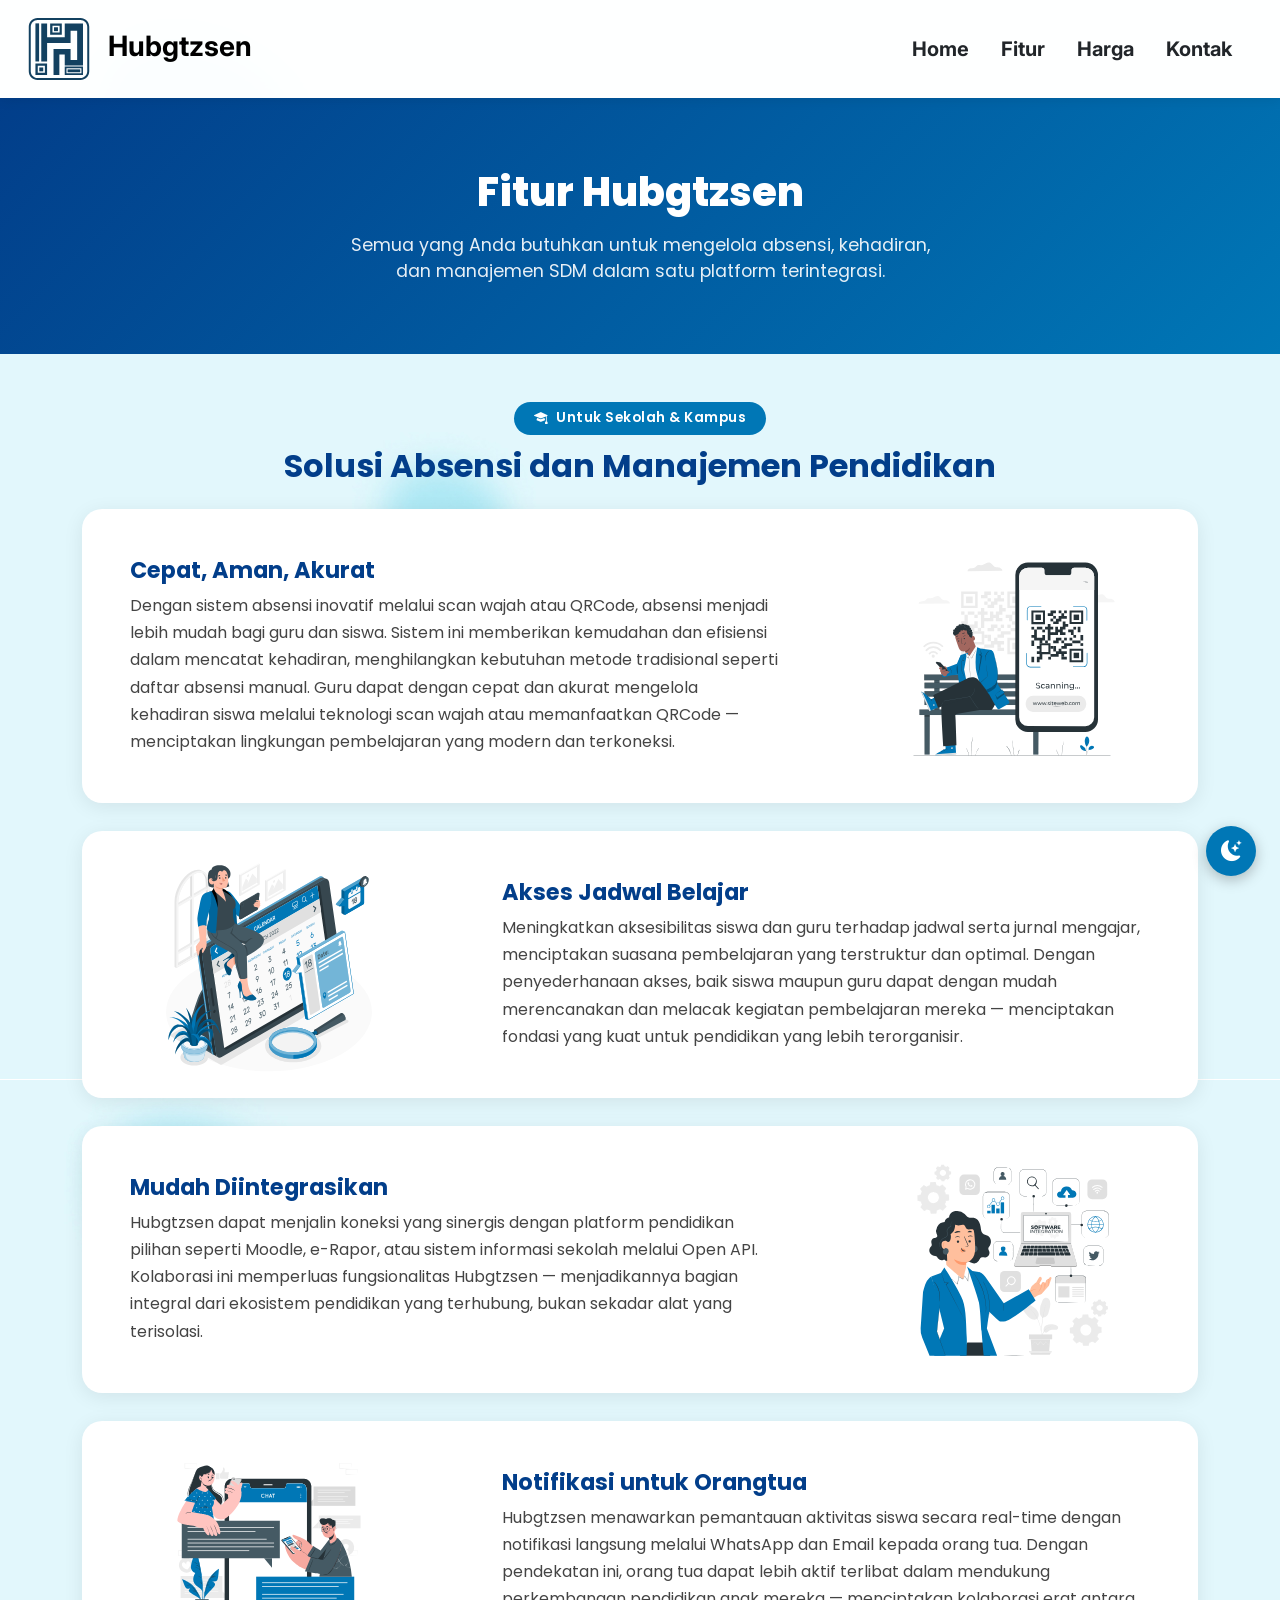
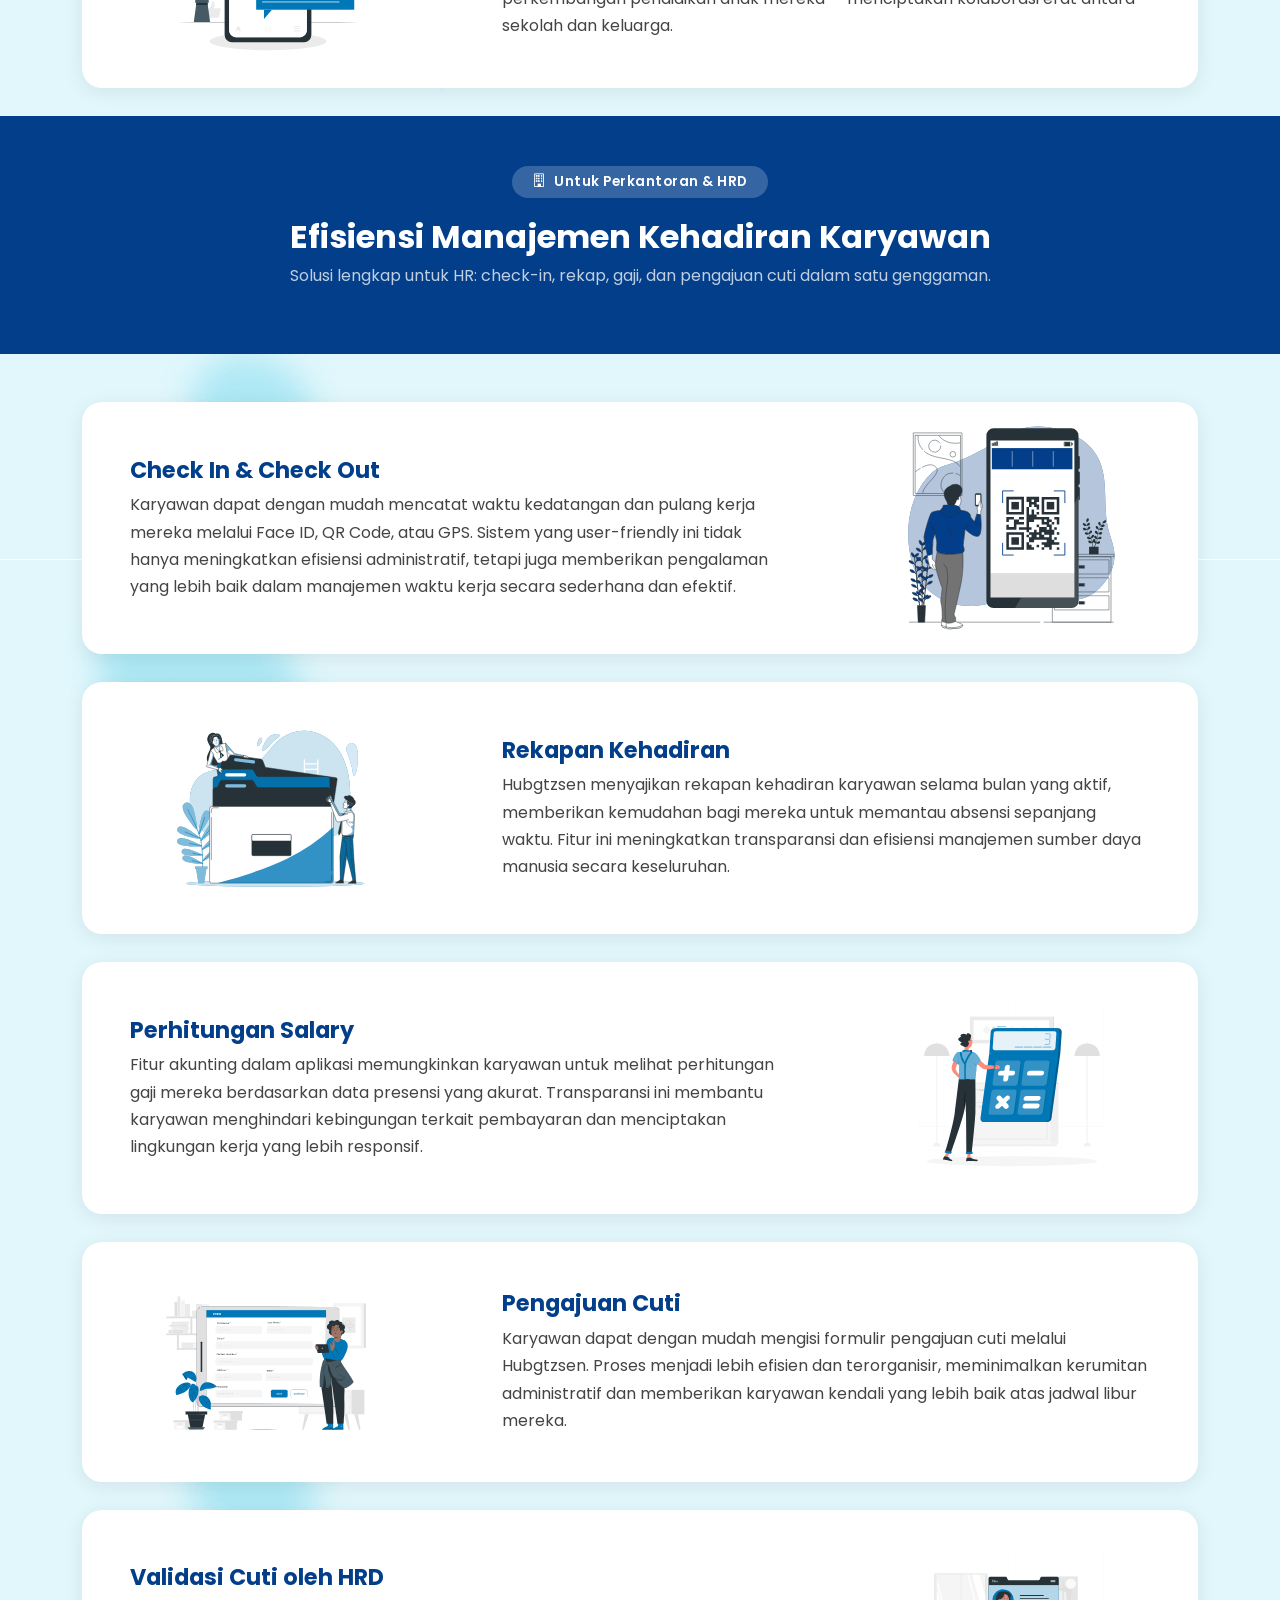
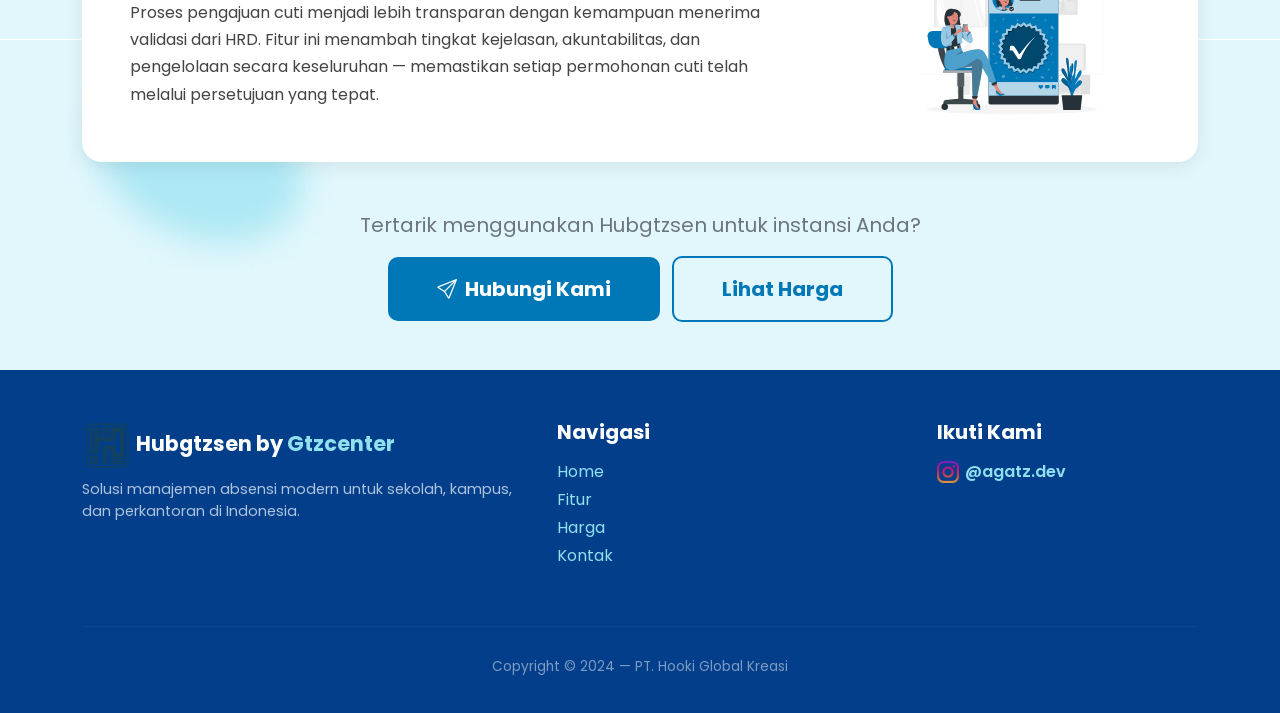
==== commit 00e7f663: "Update fitur.html" ====
--- a/fitur.html
+++ b/fitur.html
@@ -261,7 +261,7 @@
           <h5 class="text-white fw-bold mb-3">Ikuti Kami</h5>
           <a href="" class="fw-semibold fs-6 d-flex align-items-center">
             <img src="img/instagram.png" id="instagram" alt="Instagram">
-            @hubgtzsen
+            @agatz.dev
           </a>
         </div>
       </div>
--- a/style.css
+++ b/style.css
@@ -4,44 +4,94 @@
   font-display: swap;
 }
 
-html { 
-  scroll-behavior: smooth; 
-}
-body { 
-    font-family: 'Poppins', sans-serif; 
+html {
+  scroll-behavior: smooth;
+}
+
+body {
+  font-family: 'Poppins', sans-serif;
+  background-color: #caf0f8;
   background-image: url(img/Background-home.jpg);
 }
 
-ul { 
-  list-style-type: none; 
-}
-
-#logo-navbar { 
-  width: 70px; 
+body.dark-mode {
+  background-color: #0f172a !important;
+  color: #e2e8f0;
+}
+
+body.dark-mode .navbar {
+  background-color: rgba(15,23,42,0.97) !important;
+}
+
+body.dark-mode .navbar a {
+  color: #e2e8f0 !important;
+}
+
+body.dark-mode .card {
+  background-color: #1e293b;
+  color: #e2e8f0;
+  border-color: #334155;
+}
+
+body.dark-mode .fitur-section,
+body.dark-mode #fitur {
+  background-color: #1e293b;
+}
+
+body.dark-mode #fitur h2 {
+  color: #90e0ef;
+}
+
+body.dark-mode #home {
+  background: linear-gradient(135deg, #0f172a 0%, #1e293b 100%);
+}
+
+body.dark-mode #harga {
+  background-color: #1e3a5f;
+}
+
+body.dark-mode .feature-card,
+body.dark-mode .price-card,
+body.dark-mode .fitur-card {
+  background-color: #1e293b;
+  color: #e2e8f0;
+}
+
+body.dark-mode .card-text,
+body.dark-mode .fitur-card .card-text {
+  color: #cbd5e1;
+}
+
+body.dark-mode .fitur-card .card-title {
+  color: #90e0ef;
+}
+
+ul {
+  list-style-type: none;
+}
+
+#logo-navbar {
+  width: 70px;
 }
 
 .navbar {
   font-family: 'Inter', sans-serif;
-  background-color: rgba(255, 255, 255, 0.95);
+  background-color: rgba(255,255,255,0.95);
   backdrop-filter: blur(8px);
-  box-shadow: 0 2px 12px rgba(0, 0, 0, 0.08);
+  box-shadow: 0 2px 12px rgba(0,0,0,0.08);
   position: sticky;
   top: 0;
   z-index: 1000;
 }
 
-.nav-link:hover { 
-  color: #0077B6 !important; transition: color 0.2s; 
-}
-.active-nav { 
-  color: #0077B6 !important; font-weight: 700; 
-}
-
-.content-kanan { 
-  font-family: 'Poppins', sans-serif; animation: fadeInRight 0.9s ease both; 
-}
-span { 
-  color: #0077B6; 
+.nav-link:hover {
+  color: #0077B6 !important;
+  transition: color 0.2s;
+}
+
+.active-nav {
+  color: #0077B6 !important;
+  font-weight: 700;
 }
 
 #home {
@@ -51,17 +101,61 @@
   background: linear-gradient(135deg, #e0f7fa 0%, #caf0f8 60%, #90e0ef 100%);
   padding: 60px 20px;
 }
-#home img { 
-  max-width: 100%; animation: floatUp 0.8s ease both; 
+
+#home img {
+  max-width: 100%;
+  animation: floatUp 0.8s ease both;
+}
+
+.content-kanan {
+  font-family: 'Poppins', sans-serif;
+  animation: fadeInRight 0.9s ease both;
+}
+
+span {
+  color: #0077B6;
+}
+
+.fitur-hero {
+  background: linear-gradient(135deg, #023e8a 0%, #0077B6 100%);
+  color: white;
+  padding: 70px 20px;
+  text-align: center;
+  font-family: 'Poppins', sans-serif;
+}
+
+.fitur-hero h1 {
+  font-weight: 800;
+  font-size: 2.5rem;
+}
+
+.fitur-hero p {
+  font-size: 1.1rem;
+  opacity: 0.9;
+  max-width: 600px;
+  margin: 0 auto;
 }
 
 @keyframes floatUp {
-  from { opacity: 0; transform: translateY(30px); }
-  to   { opacity: 1; transform: translateY(0); }
-}
+  from {
+    opacity: 0;
+    transform: translateY(30px);
+  }
+  to {
+    opacity: 1;
+    transform: translateY(0);
+  }
+}
+
 @keyframes fadeInRight {
-  from { opacity: 0; transform: translateX(30px); }
-  to   { opacity: 1; transform: translateX(0); }
+  from {
+    opacity: 0;
+    transform: translateX(30px);
+  }
+  to {
+    opacity: 1;
+    transform: translateX(0);
+  }
 }
 
 #btn-coba-sekarang {
@@ -73,44 +167,107 @@
   border-radius: 8px;
   transition: background-color 0.3s, transform 0.2s;
 }
+
 #btn-coba-sekarang:hover {
-  background-color: #023e8a; 
+  background-color: #023e8a;
   transform: translateY(-2px);
 }
 
-#stats-bar { 
-  background-color: #0077B6; color: white; padding: 30px 0; 
-}
-.stat-item { 
-  text-align: center; padding: 10px; 
-}
-.stat-number { 
-  font-size: 2rem; font-weight: 800; font-family: 'Poppins', sans-serif; 
-}
-.stat-label { 
-  font-size: 0.9rem; opacity: 0.85; 
+#stats-bar {
+  background-color: #0077B6;
+  color: white;
+  padding: 30px 0;
+}
+
+.stat-item {
+  text-align: center;
+  padding: 10px;
+}
+
+.stat-number {
+  font-size: 2rem;
+  font-weight: 800;
+  font-family: 'Poppins', sans-serif;
+}
+
+.stat-label {
+  font-size: 0.9rem;
+  opacity: 0.85;
 }
 
 #fitur {
-  background-color: #caf0f8; padding: 60px 20px; 
-}
-#fitur h2 { 
-  color: #023E8A; 
-}
-
-.feature-card {
+  background-color: #caf0f8;
+  padding: 60px 20px;
+}
+
+#fitur h2 {
+  color: #023E8A;
+}
+
+.section-label {
+  display: inline-block;
+  background-color: #0077B6;
+  color: white;
+  border-radius: 30px;
+  padding: 6px 20px;
+  font-size: 0.85rem;
+  font-weight: 600;
+  letter-spacing: 0.5px;
+  margin-bottom: 12px;
+}
+
+.feature-card,
+.fitur-card {
   border: none;
-  border-radius: 16px;
-  box-shadow: 0 4px 20px rgba(0, 0, 0, 0.08);
+  border-radius: 20px;
+  box-shadow: 0 4px 20px rgba(0,0,0,0.08);
+  overflow: hidden;
   transition: transform 0.25s, box-shadow 0.25s;
 }
-.feature-card:hover { 
-  transform: translateY(-6px); 
-  box-shadow: 0 8px 30px rgba(0, 0, 0, 0.14); 
+
+.feature-card:hover,
+.fitur-card:hover {
+  transform: translateY(-6px);
+  box-shadow: 0 10px 32px rgba(0,0,0,0.14);
+}
+
+.fitur-card {
+  margin-bottom: 28px;
+}
+
+.fitur-card .card-title {
+  font-family: 'Poppins', sans-serif;
+  font-weight: 700;
+  color: #023e8a;
+  font-size: 1.4rem;
+}
+
+.fitur-card .card-text {
+  font-size: 1rem;
+  color: #444;
+  line-height: 1.7;
+}
+
+.fitur-card img {
+  width: 80%;
+  max-width: 220px;
+}
+
+.section-divider {
+  background-color: #023e8a;
+  color: white;
+  text-align: center;
+  padding: 50px 20px;
+  font-family: 'Poppins', sans-serif;
+}
+
+.section-divider h2 {
+  font-weight: 700;
 }
 
 #harga {
-  background-color: #90E0EF; padding: 60px 20px; 
+  background-color: #90E0EF;
+  padding: 60px 20px;
 }
 
 .price-card {
@@ -120,8 +277,10 @@
   transition: transform 0.25s, box-shadow 0.25s;
   height: 100%;
 }
-.price-card:hover { 
-  transform: translateY(-6px); box-shadow: 0 8px 30px rgba(0, 0, 0, 0.12); 
+
+.price-card:hover {
+  transform: translateY(-6px);
+  box-shadow: 0 8px 30px rgba(0,0,0,0.12);
 }
 
 .price-card .btn-paket {
@@ -135,9 +294,18 @@
   text-decoration: none;
   transition: background-color 0.3s;
 }
-.price-card .btn-paket:hover { background-color: #023e8a; }
-.price-card .btn-paket.gold { background-color: #FFC700; }
-.price-card .btn-paket.gold:hover { background-color: #e6b000; }
+
+.price-card .btn-paket:hover {
+  background-color: #023e8a;
+}
+
+.price-card .btn-paket.gold {
+  background-color: #FFC700;
+}
+
+.price-card .btn-paket.gold:hover {
+  background-color: #e6b000;
+}
 
 .badge-paket {
   display: inline-block;
@@ -153,16 +321,17 @@
   padding: 70px 20px;
   color: white;
 }
-#kontak h2 { 
-  font-family: 'Poppins', sans-serif; 
-  font-weight: 700; 
+
+#kontak h2 {
+  font-family: 'Poppins', sans-serif;
+  font-weight: 700;
 }
 
 .form-card {
   background: white;
   border-radius: 20px;
   padding: 40px;
-  box-shadow: 0 10px 40px rgba(0, 0, 0, 0.2);
+  box-shadow: 0 10px 40px rgba(0,0,0,0.2);
   color: #333;
 }
 
@@ -173,15 +342,18 @@
   font-family: 'Poppins', sans-serif;
   transition: border-color 0.3s;
 }
-.form-control:focus { 
-  border-color: #0077B6; 
-  box-shadow: none; 
-}
+
+.form-control:focus {
+  border-color: #0077B6;
+  box-shadow: none;
+}
+
 .form-control.is-invalid {
-  border-color: #dc3545; 
-}
-.form-control.is-valid   { 
-  border-color: #198754; 
+  border-color: #dc3545;
+}
+
+.form-control.is-valid {
+  border-color: #198754;
 }
 
 .invalid-feedback {
@@ -190,8 +362,9 @@
   margin-top: 4px;
   display: none;
 }
-.invalid-feedback.show { 
-  display: block; 
+
+.invalid-feedback.show {
+  display: block;
 }
 
 #btn-kirim {
@@ -205,9 +378,10 @@
   width: 100%;
   transition: background-color 0.3s, transform 0.2s;
 }
-#btn-kirim:hover { 
-  background-color: #023e8a; 
-  transform: translateY(-2px); 
+
+#btn-kirim:hover {
+  background-color: #023e8a;
+  transform: translateY(-2px);
 }
 
 #form-success {
@@ -227,33 +401,39 @@
   padding: 50px 20px 20px;
   font-family: 'Poppins', sans-serif;
 }
+
 footer a {
-   color: #90e0ef; 
-   text-decoration: none;
-   transition: color 0.2s; 
-}
-footer a:hover { 
-  color: #ffffff; 
-}
-footer hr { 
-  border: none; 
-  background: rgba(255,255,255,0.15); 
-  height: 1px; 
-  margin: 30px 0; 
-}
-.footer-brand { 
-  color: white; 
-  font-size: 1.3rem; 
-  font-weight: 700; 
-}
-.copyright { 
-  text-align: center; 
-  font-size: 0.85rem; 
-  opacity: 0.7; 
-}
-#instagram { 
-  width: 22px; 
-  margin-right: 6px; 
+  color: #90e0ef;
+  text-decoration: none;
+  transition: color 0.2s;
+}
+
+footer a:hover {
+  color: #ffffff;
+}
+
+footer hr {
+  border: none;
+  background: rgba(255,255,255,0.15);
+  height: 1px;
+  margin: 30px 0;
+}
+
+.footer-brand {
+  color: white;
+  font-size: 1.3rem;
+  font-weight: 700;
+}
+
+.copyright {
+  text-align: center;
+  font-size: 0.85rem;
+  opacity: 0.7;
+}
+
+#instagram {
+  width: 22px;
+  margin-right: 6px;
 }
 
 #dark-toggle {
@@ -268,35 +448,85 @@
   width: 50px;
   height: 50px;
   font-size: 1.3rem;
-  box-shadow: 0 4px 14px rgba(0, 0, 0, 0.25);
+  box-shadow: 0 4px 14px rgba(0,0,0,0.25);
   transition: background 0.3s, transform 0.2s;
   cursor: pointer;
 }
-#dark-toggle:hover { background: #023e8a; transform: scale(1.1); }
-
-body.dark-mode { background-color: #0f172a !important; color: #e2e8f0; }
-body.dark-mode .navbar { background-color: rgba(15,23,42,0.97) !important; }
-body.dark-mode .navbar a { color: #e2e8f0 !important; }
-body.dark-mode #home { background: linear-gradient(135deg, #0f172a 0%, #1e293b 100%); }
-body.dark-mode #fitur { background-color: #1e293b; }
-body.dark-mode #fitur h2 { color: #90e0ef; }
-body.dark-mode #harga { background-color: #1e3a5f; }
-body.dark-mode .feature-card,
-body.dark-mode .price-card { background-color: #1e293b; color: #e2e8f0; }
-body.dark-mode .card { background-color: #1e293b; color: #e2e8f0; border-color: #334155; }
-body.dark-mode .card-text { color: #cbd5e1; }
-body.dark-mode .fitur-card .card-title { color: #90e0ef; }
+
+#dark-toggle:hover {
+  background: #023e8a;
+  transform: scale(1.1);
+}
+
+#back-top {
+  position: fixed;
+  bottom: 84px;
+  right: 24px;
+  z-index: 9999;
+  background: white;
+  color: #0077B6;
+  border: 2px solid #0077B6;
+  border-radius: 50%;
+  width: 44px;
+  height: 44px;
+  font-size: 1.1rem;
+  box-shadow: 0 2px 10px rgba(0,0,0,0.15);
+  cursor: pointer;
+  display: none;
+  transition: opacity 0.3s;
+}
+
+#back-top:hover {
+  background: #0077B6;
+  color: white;
+}
 
 @media (max-width: 768px) {
-  #home { text-align: center; padding: 40px 15px; }
-  .content-kanan { font-size: 0.95rem; }
-  .stat-number { font-size: 1.5rem; }
-  .form-card { padding: 24px; }
-  #dark-toggle { bottom: 16px; right: 16px; }
-  #btn-coba-sekarang { width: 100%; }
+  #home {
+    text-align: center;
+    padding: 40px 15px;
+  }
+
+  .content-kanan {
+    font-size: 0.95rem;
+  }
+
+  .stat-number {
+    font-size: 1.5rem;
+  }
+
+  .form-card {
+    padding: 24px;
+  }
+
+  #dark-toggle {
+    bottom: 16px;
+    right: 16px;
+  }
+
+  #btn-coba-sekarang {
+    width: 100%;
+  }
+
+  .fitur-hero h1 {
+    font-size: 1.8rem;
+  }
+
+  .fitur-card img {
+    width: 60%;
+  }
+
+  .fitur-card .card-title {
+    font-size: 1.1rem;
+  }
 }
 
 @media (max-width: 480px) {
-  .stat-number { font-size: 1.2rem; }
-  #fitur h2, #harga h2 { font-size: 1.3rem; }
-}+  .stat-number {
+    font-size: 1.2rem;
+  }
+
+  #fitur h2, #harga h2 {
+    font-size: 1.3rem;
+  }
+}
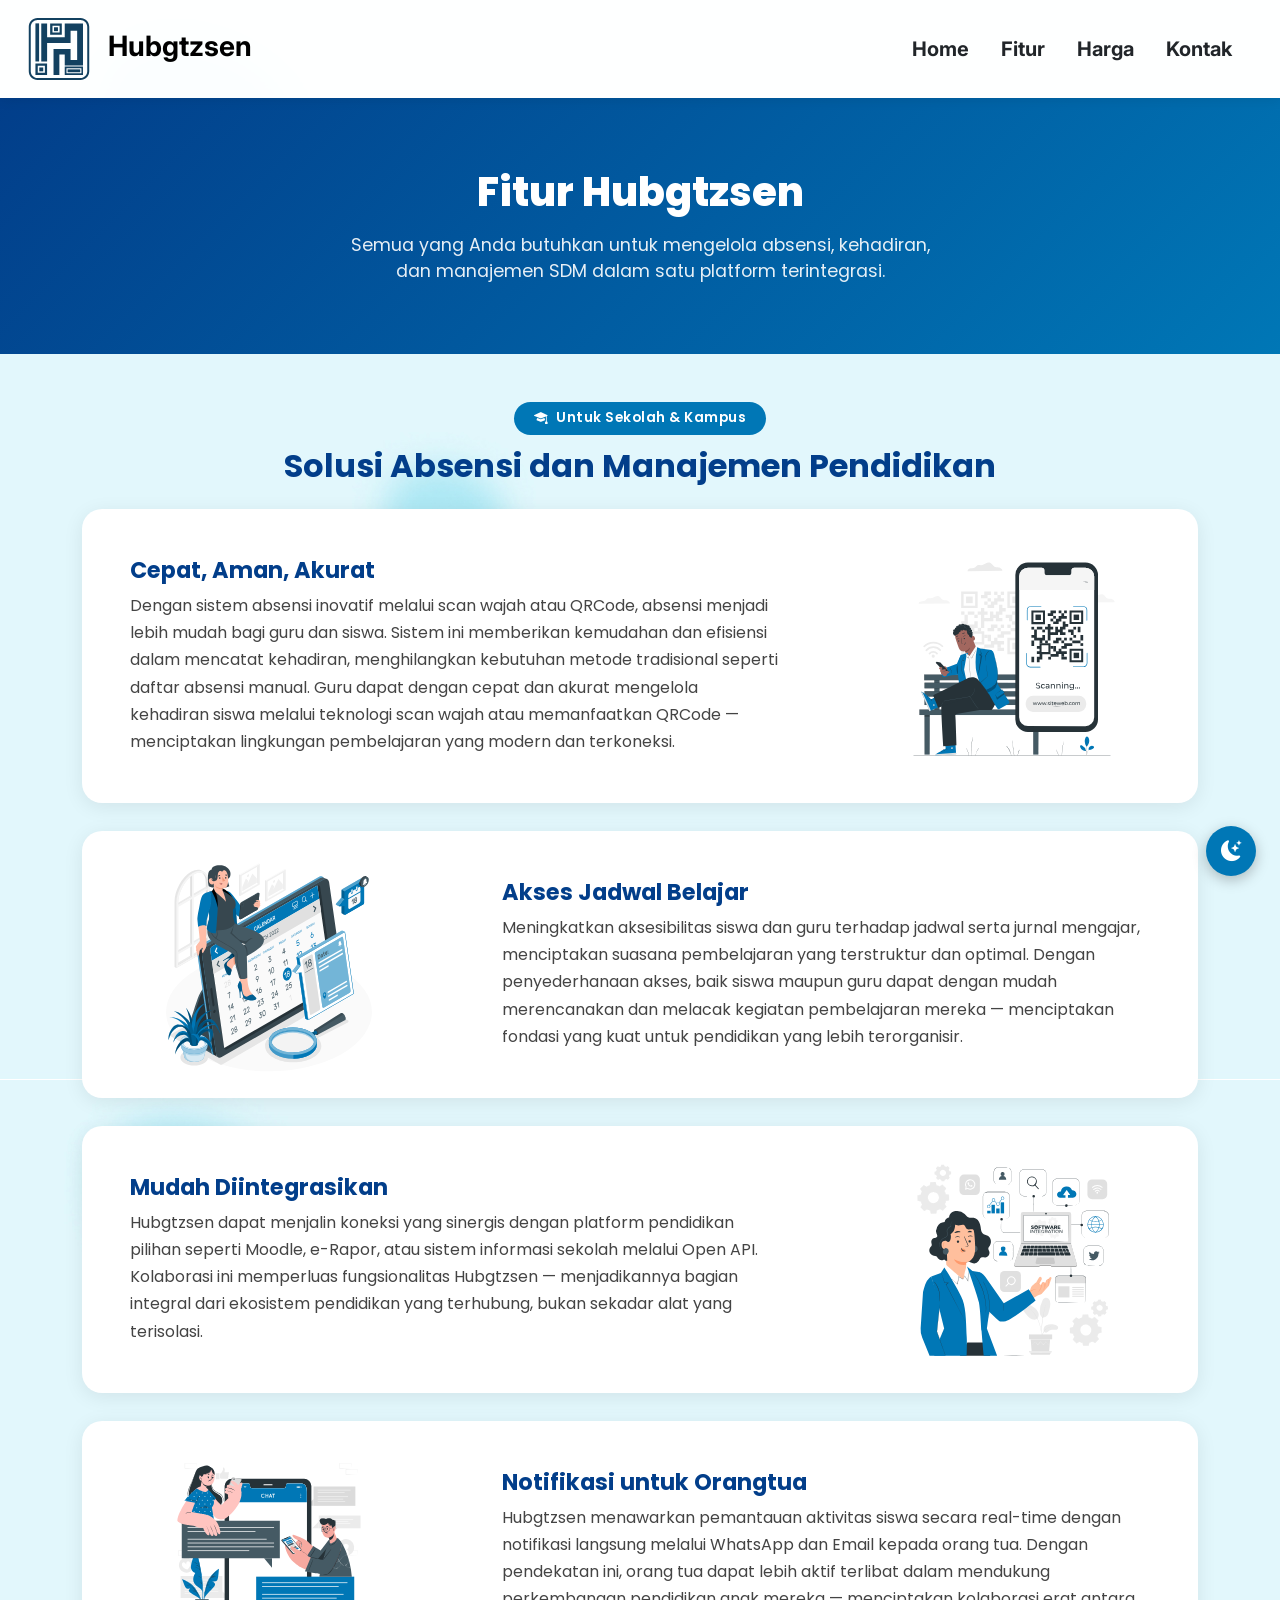
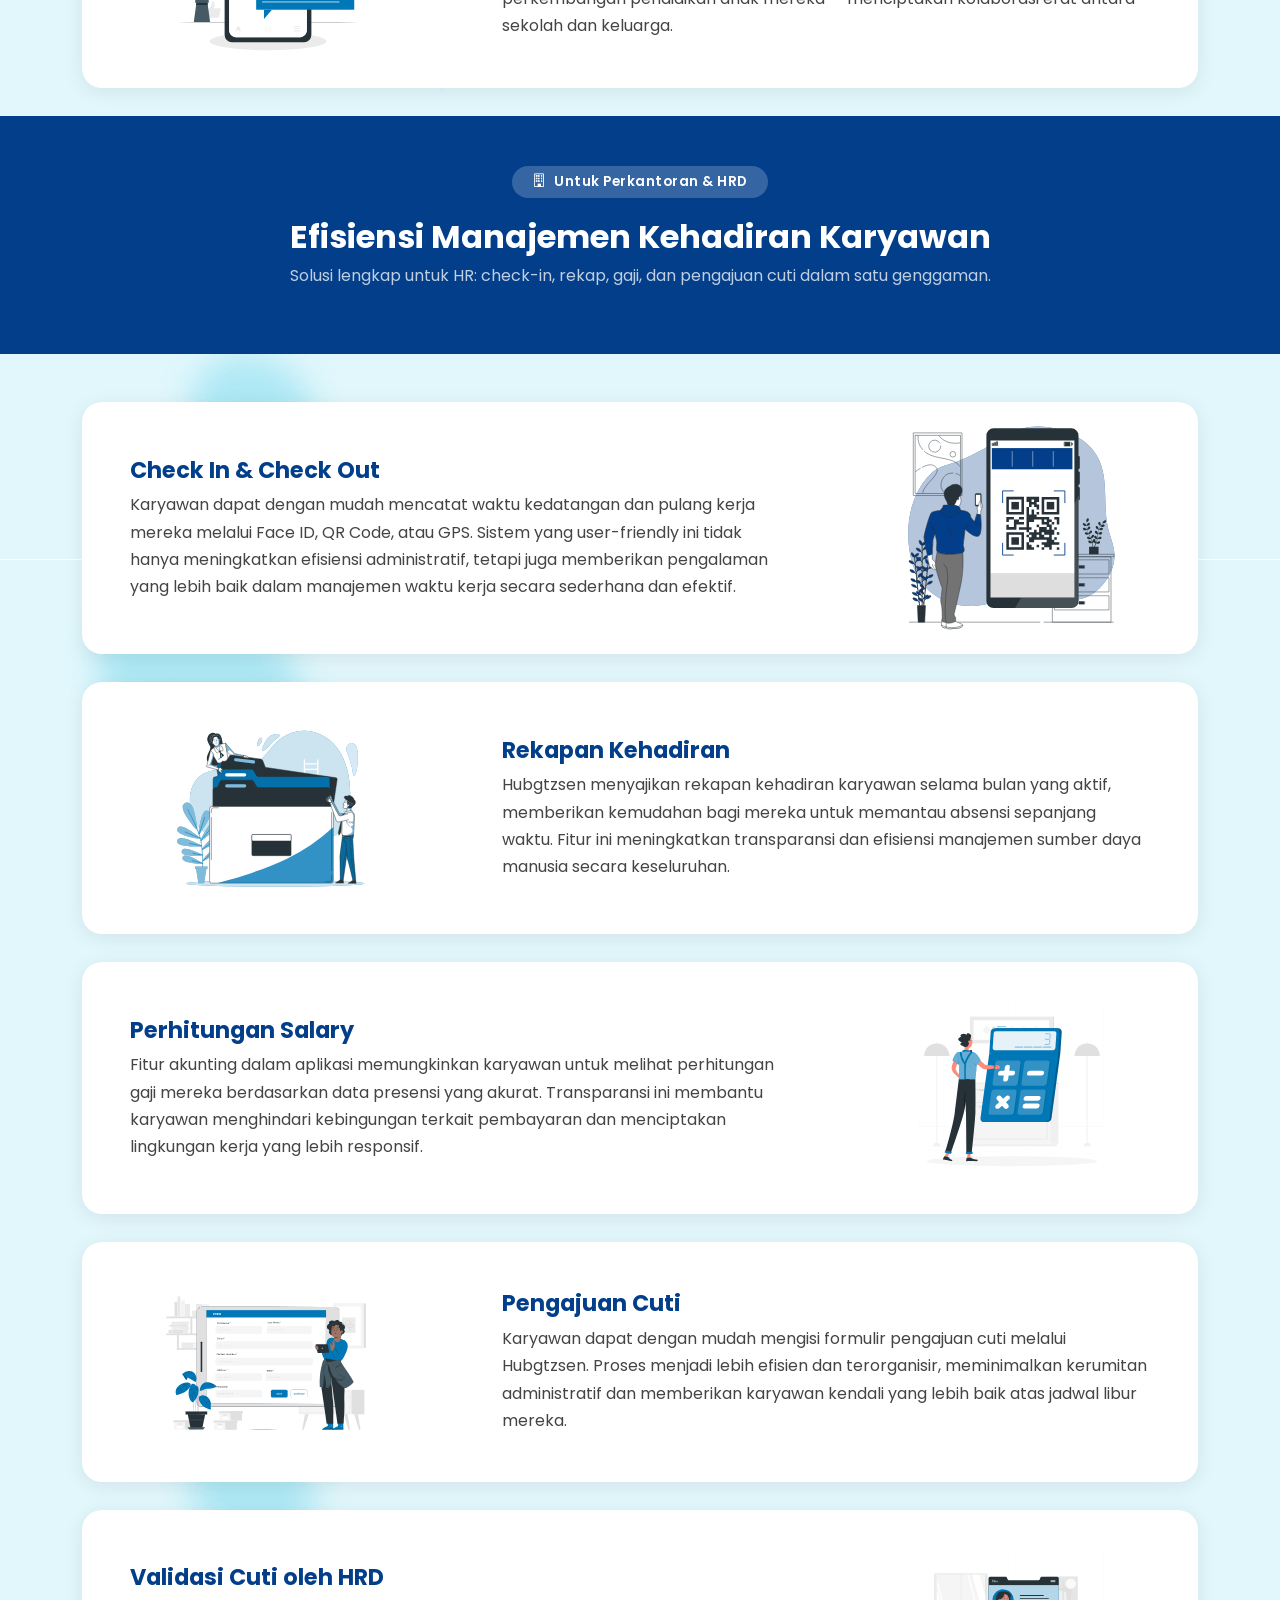
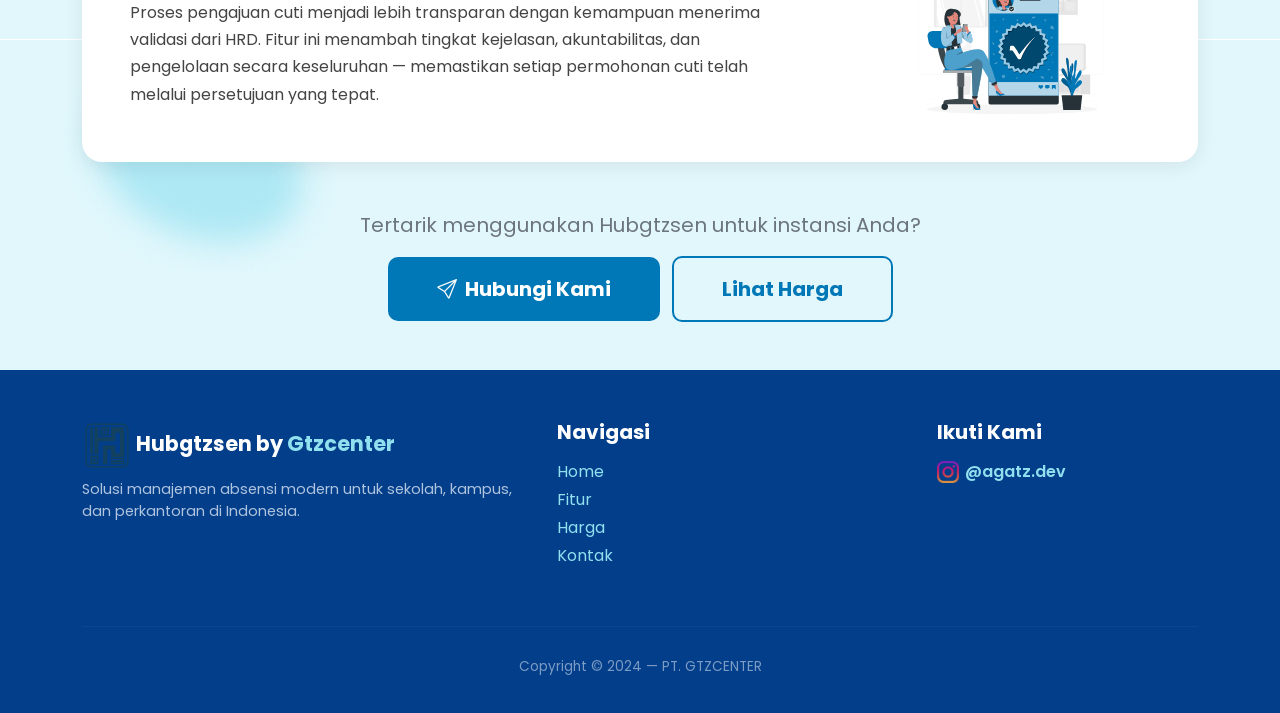
==== commit ea7e380b: "Update fitur.html" ====
--- a/fitur.html
+++ b/fitur.html
@@ -266,7 +266,7 @@
         </div>
       </div>
       <hr>
-      <p class="copyright">Copyright &copy; 2024 — PT. Hooki Global Kreasi</p>
+      <p class="copyright">Copyright &copy; 2024 — PT. GTZCENTER</p>
     </div>
   </footer>
 
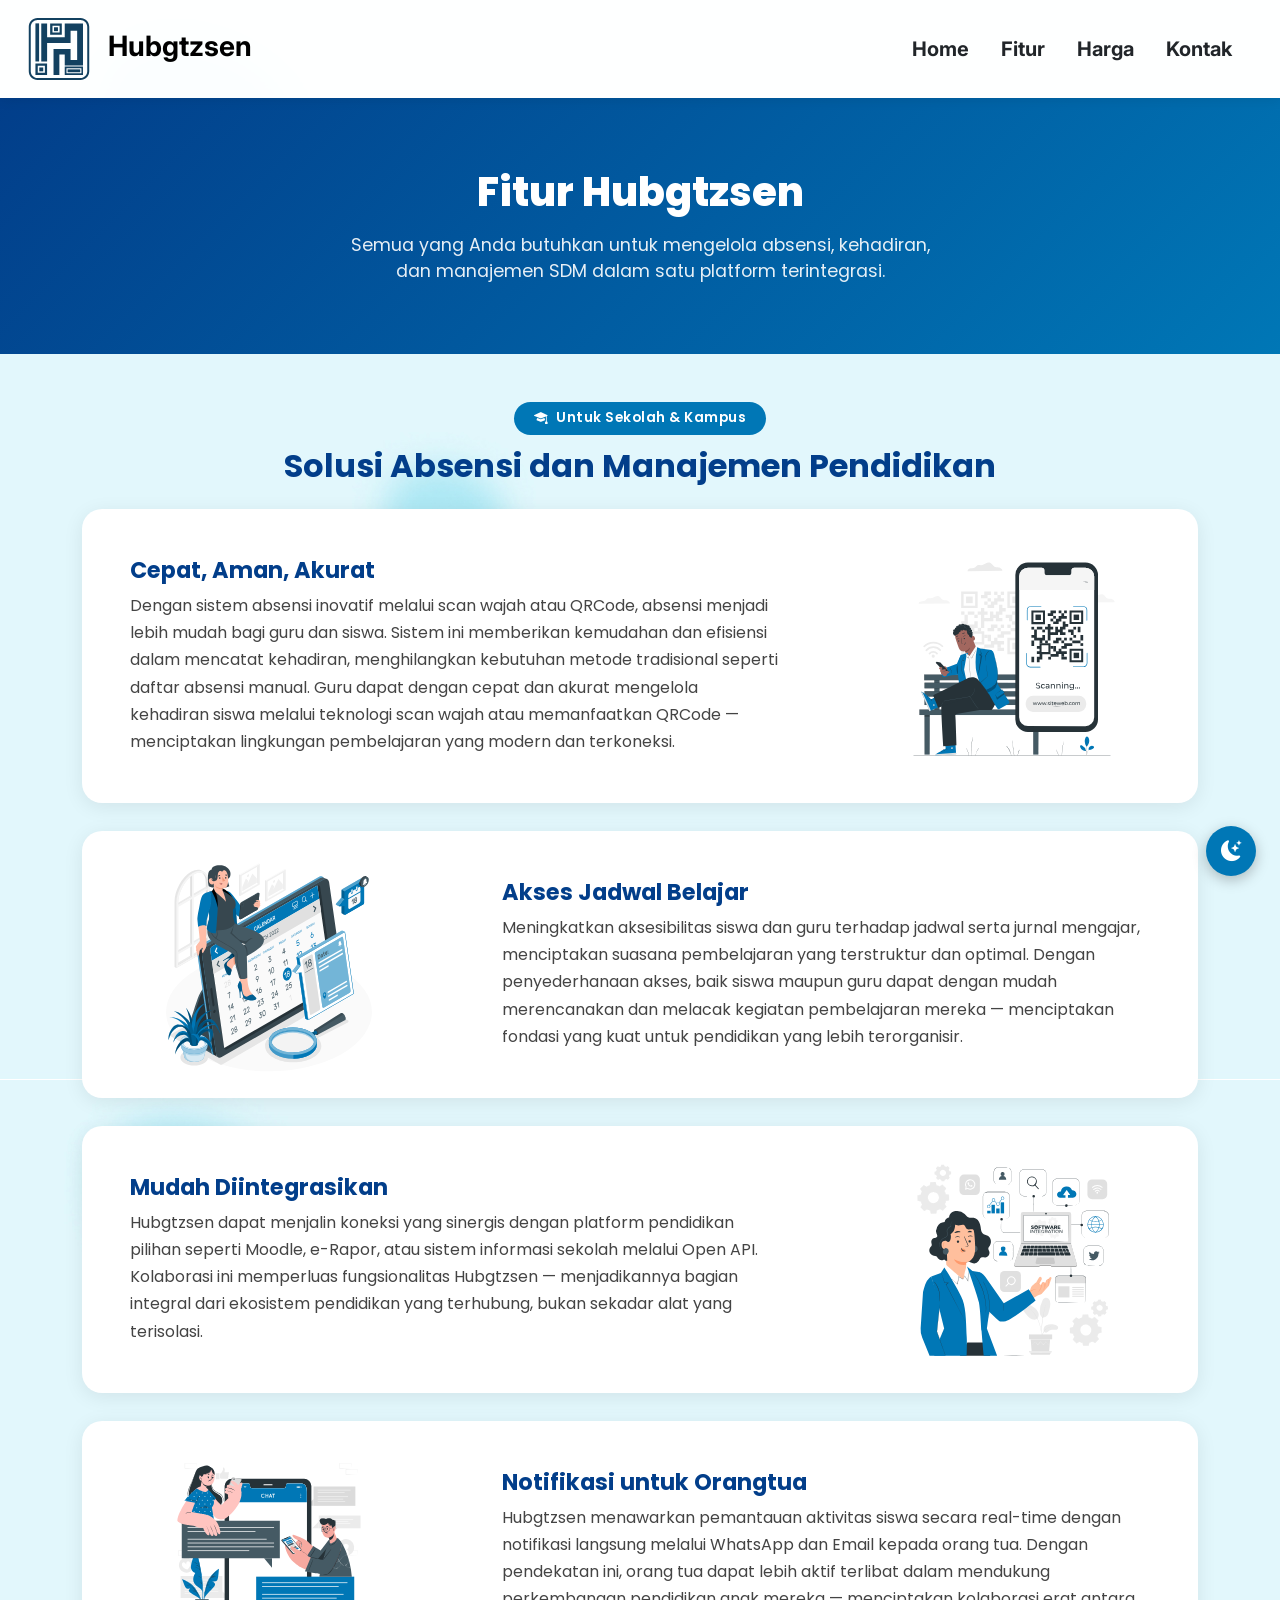
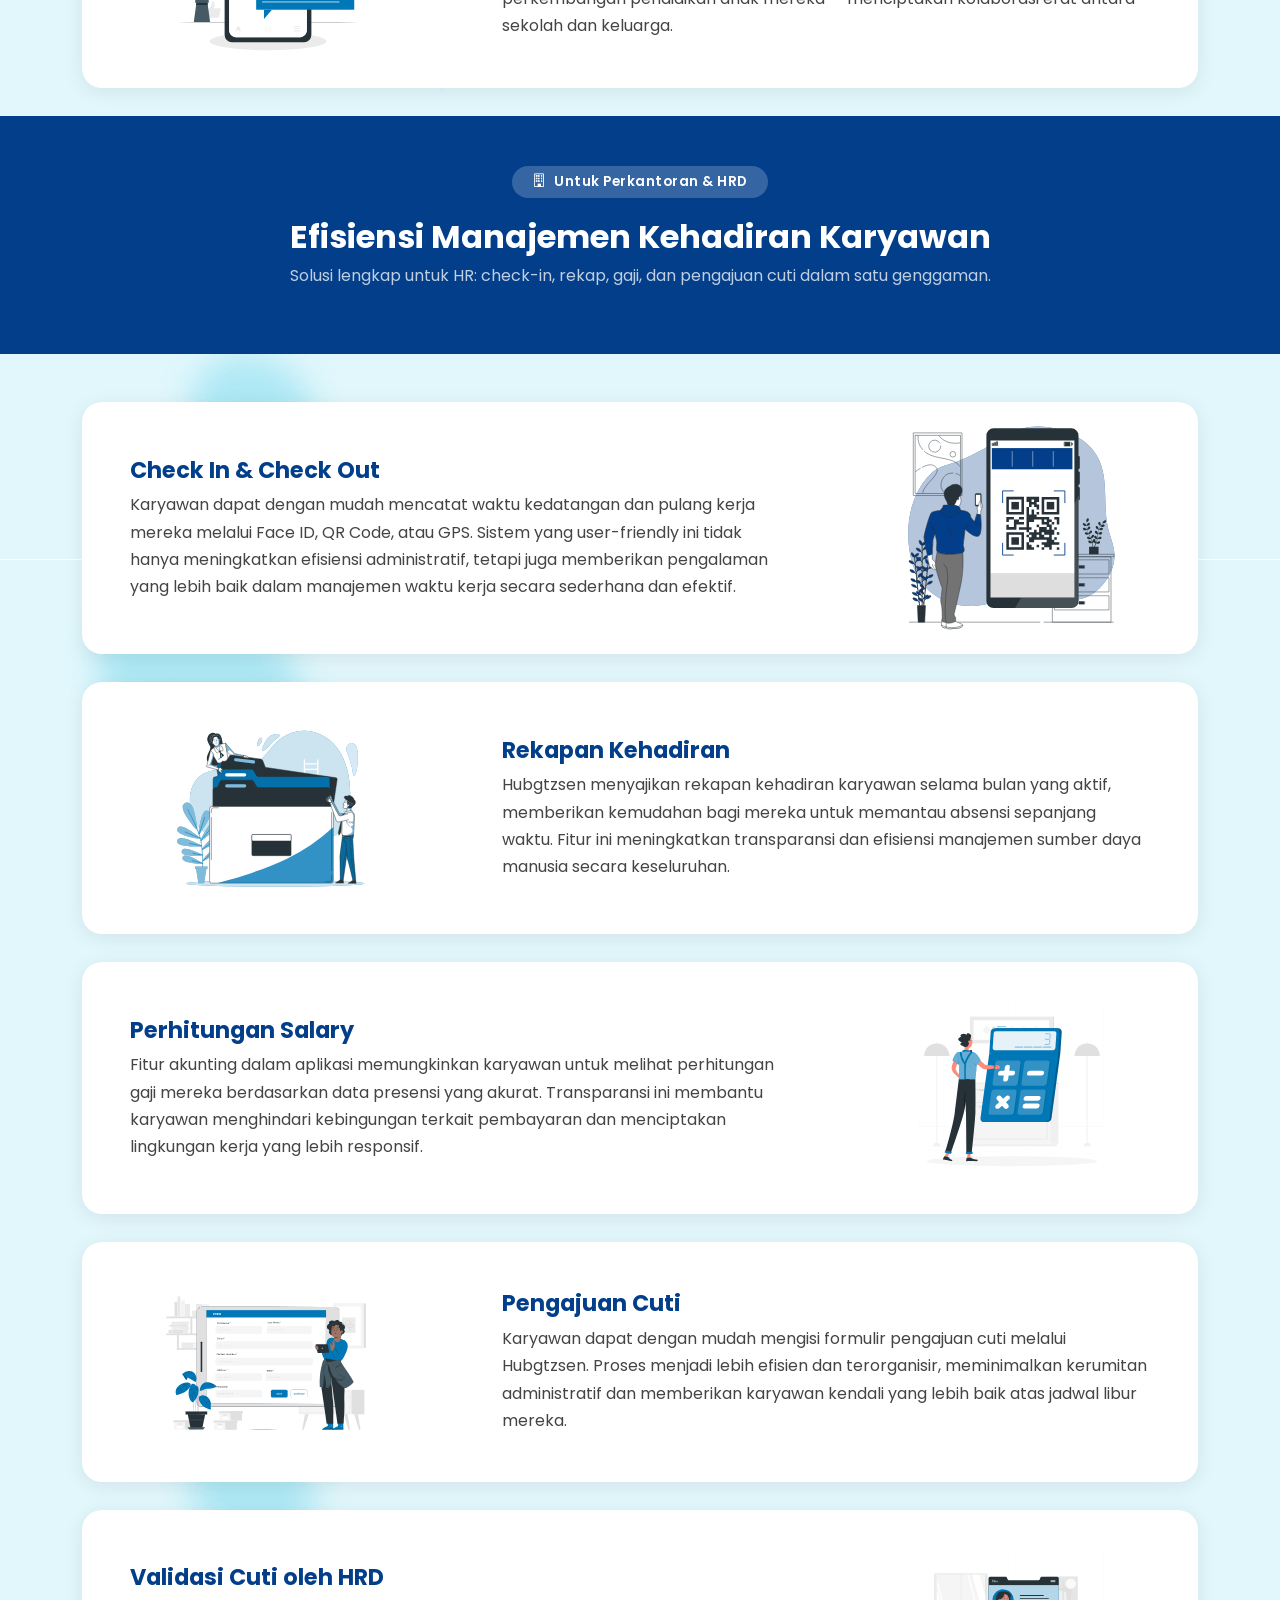
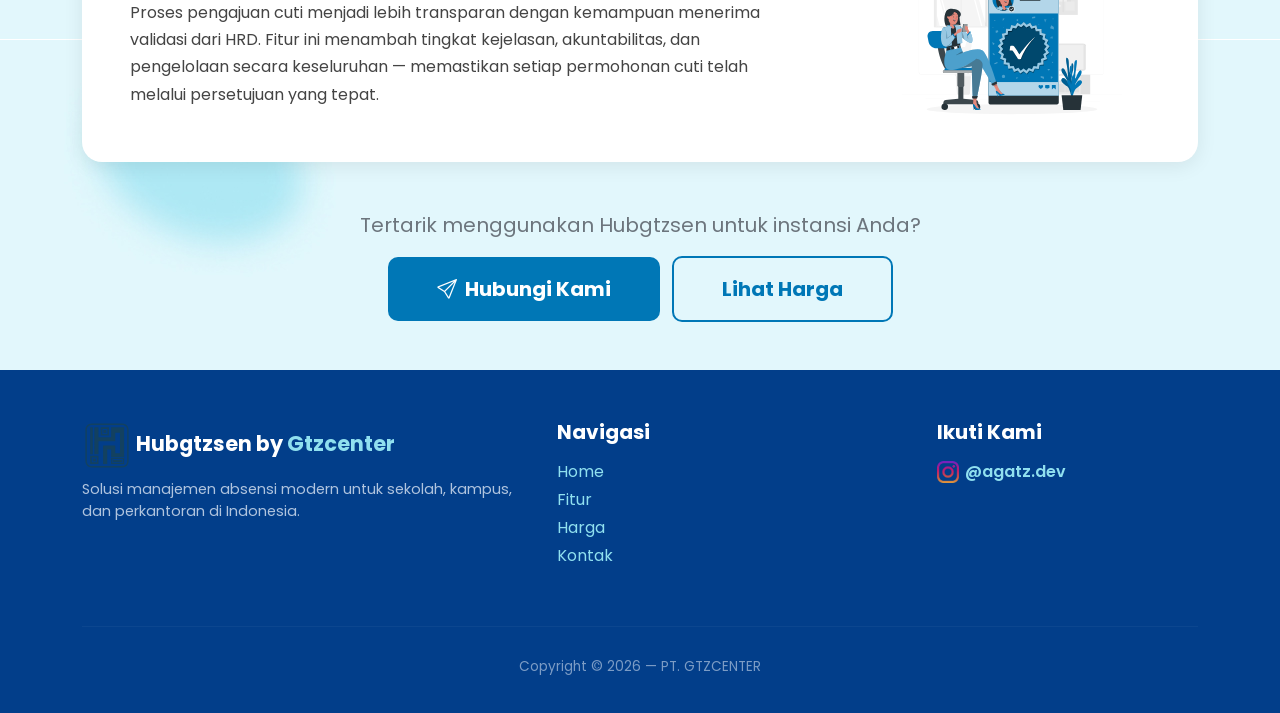
==== commit b0c4829f: "Update fitur.html" ====
--- a/fitur.html
+++ b/fitur.html
@@ -266,7 +266,7 @@
         </div>
       </div>
       <hr>
-      <p class="copyright">Copyright &copy; 2024 — PT. GTZCENTER</p>
+      <p class="copyright">Copyright &copy; 2026 — PT. GTZCENTER</p>
     </div>
   </footer>
 
